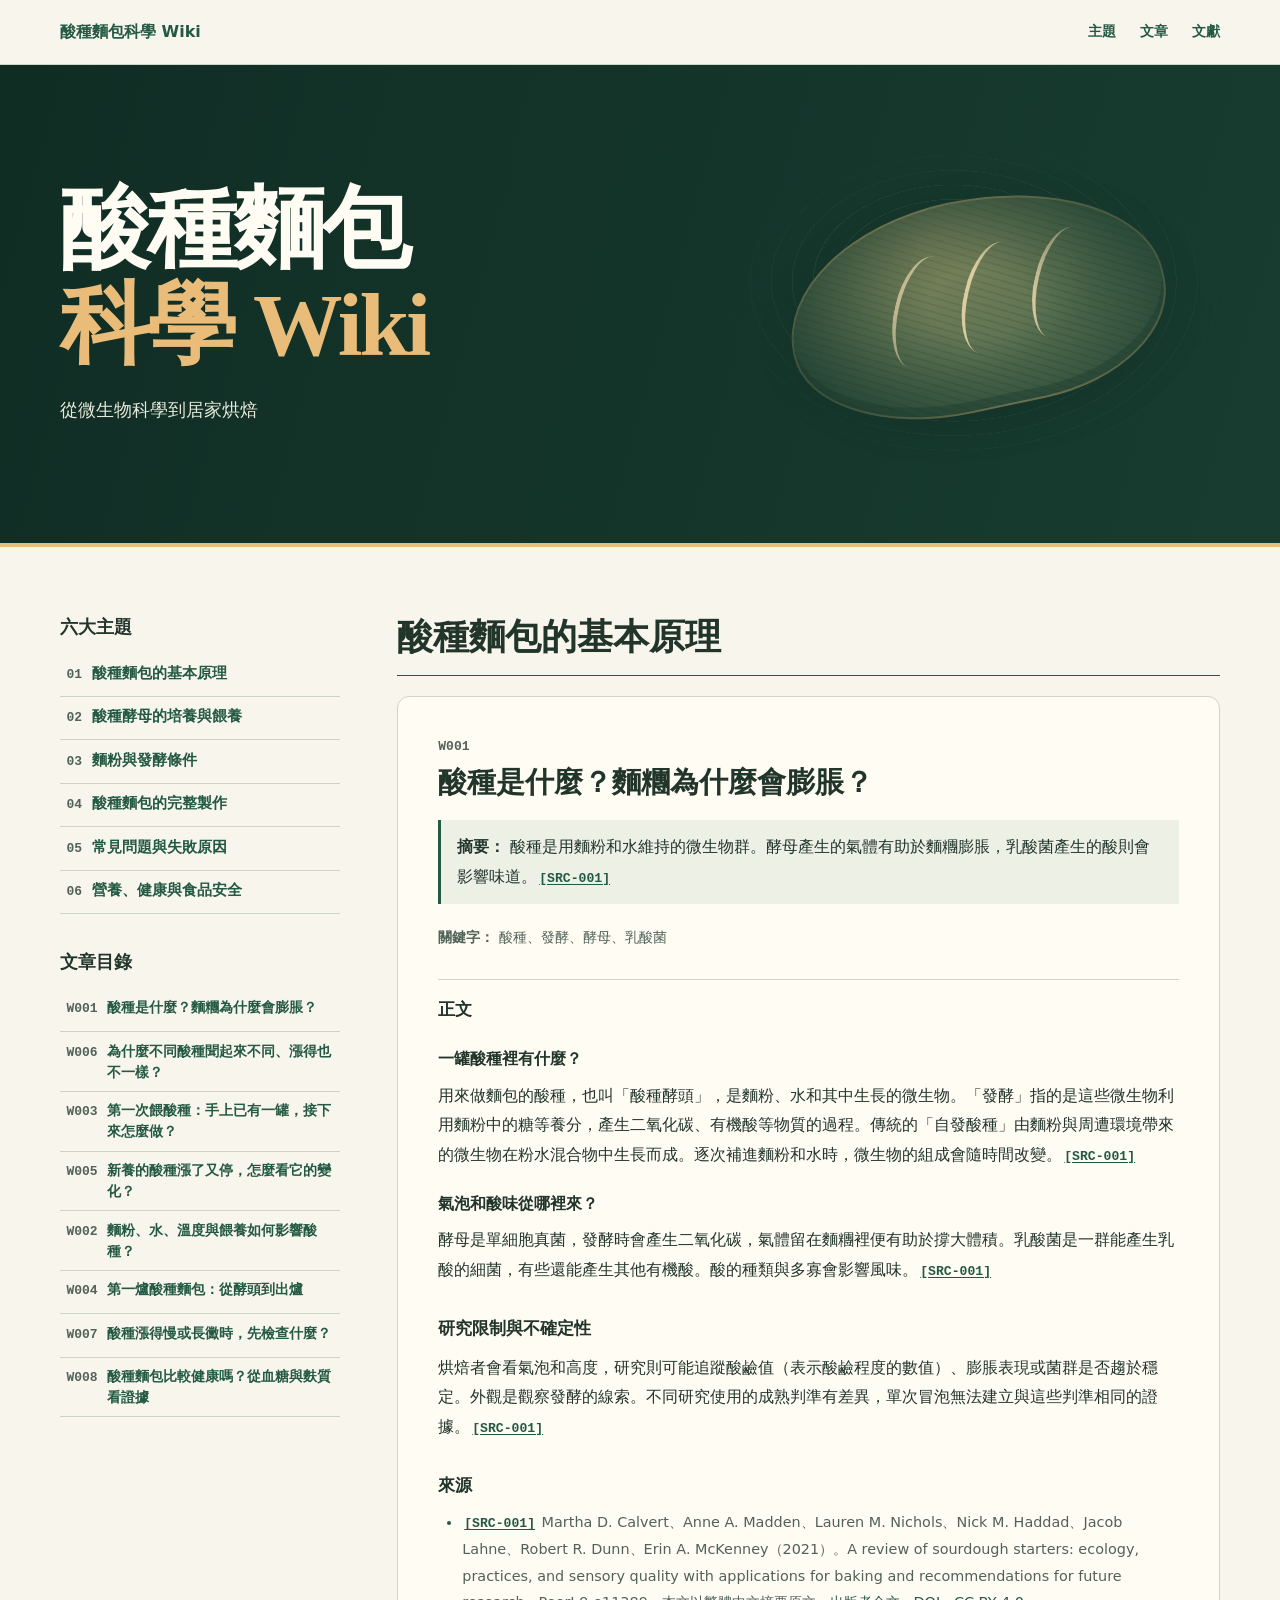
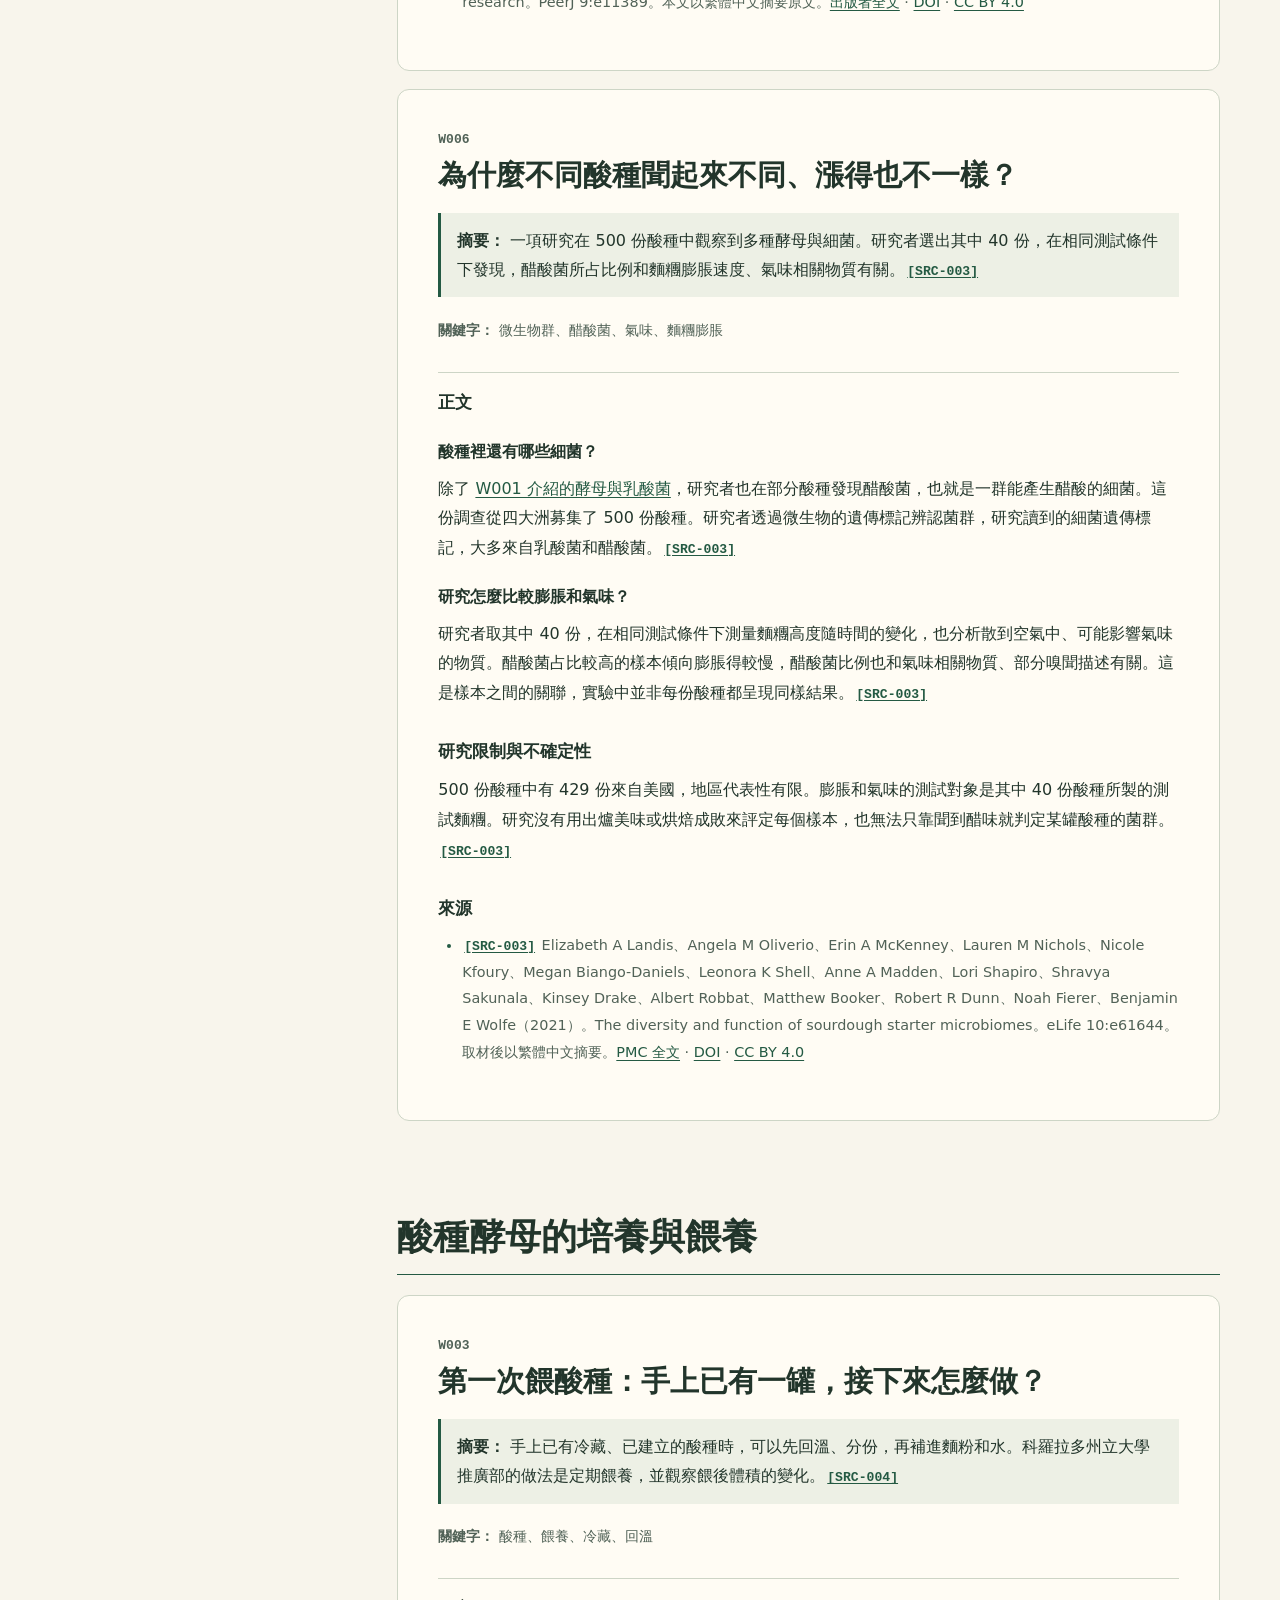
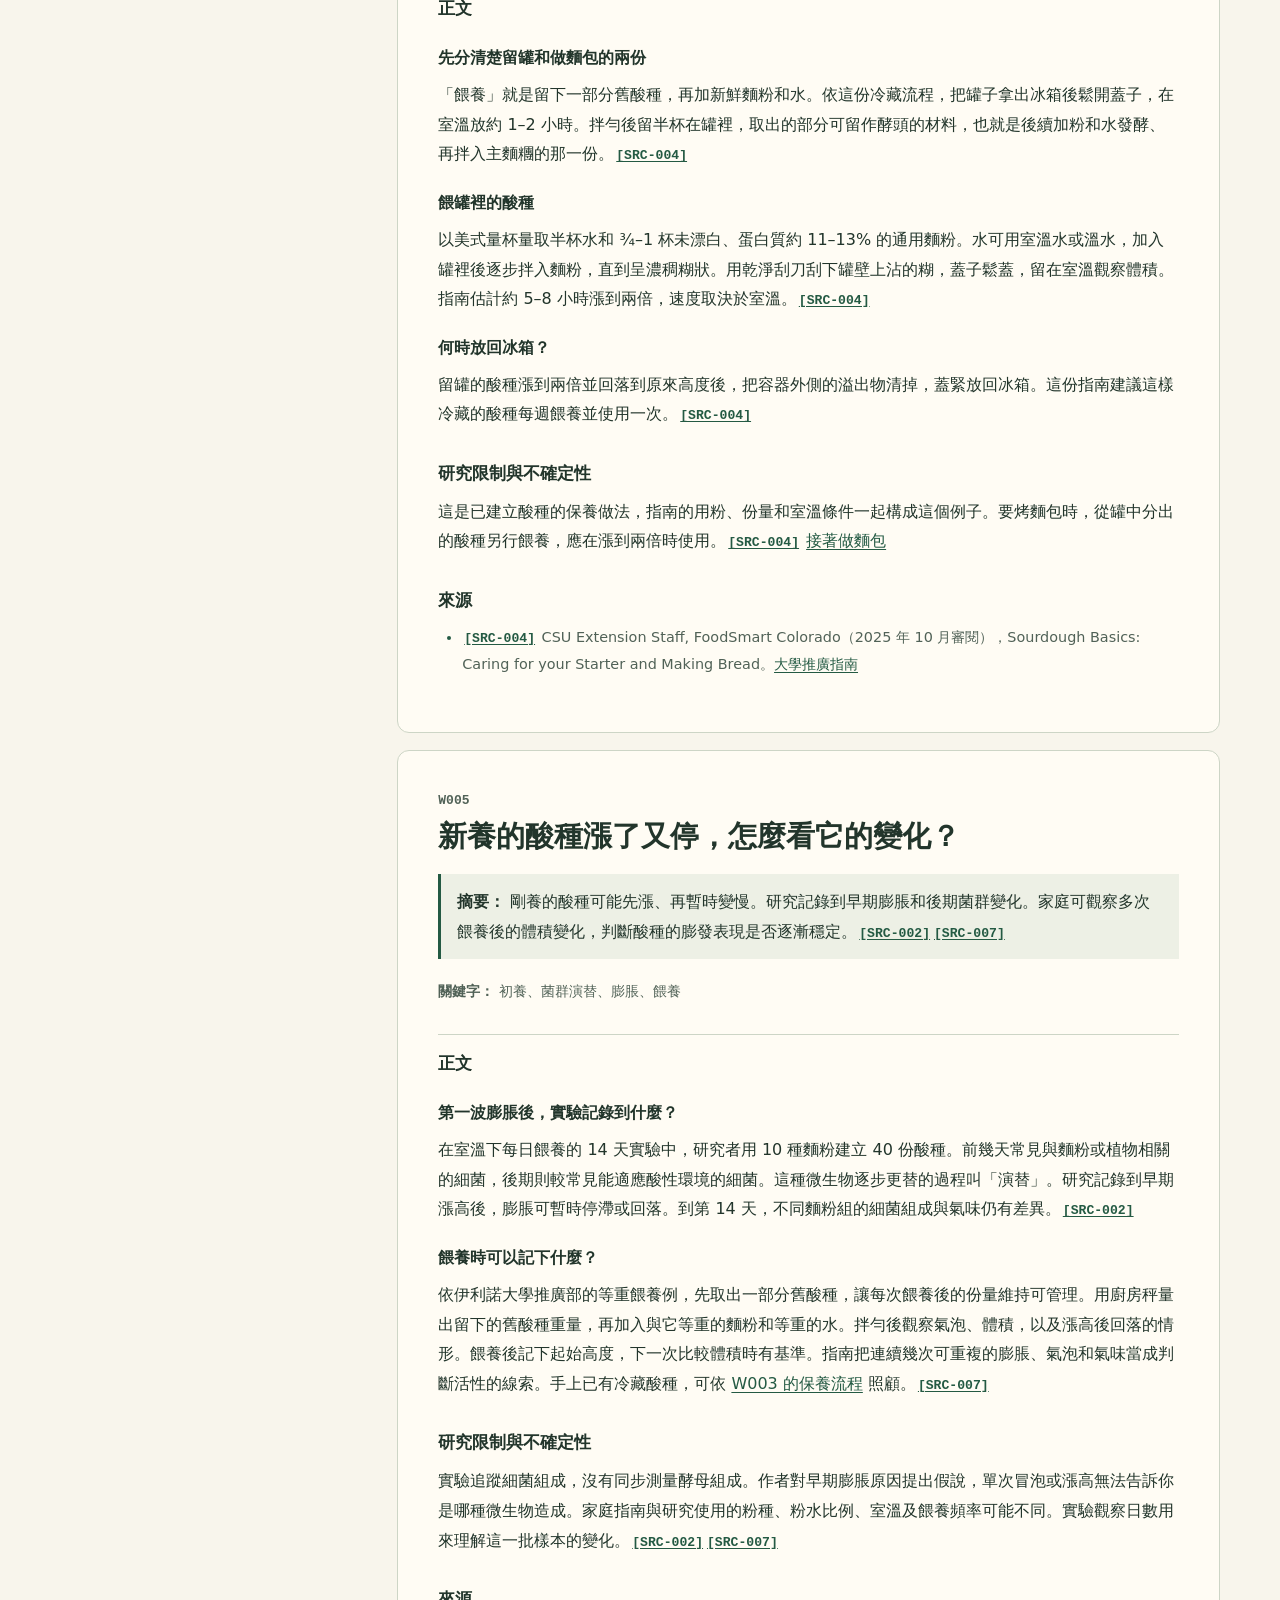
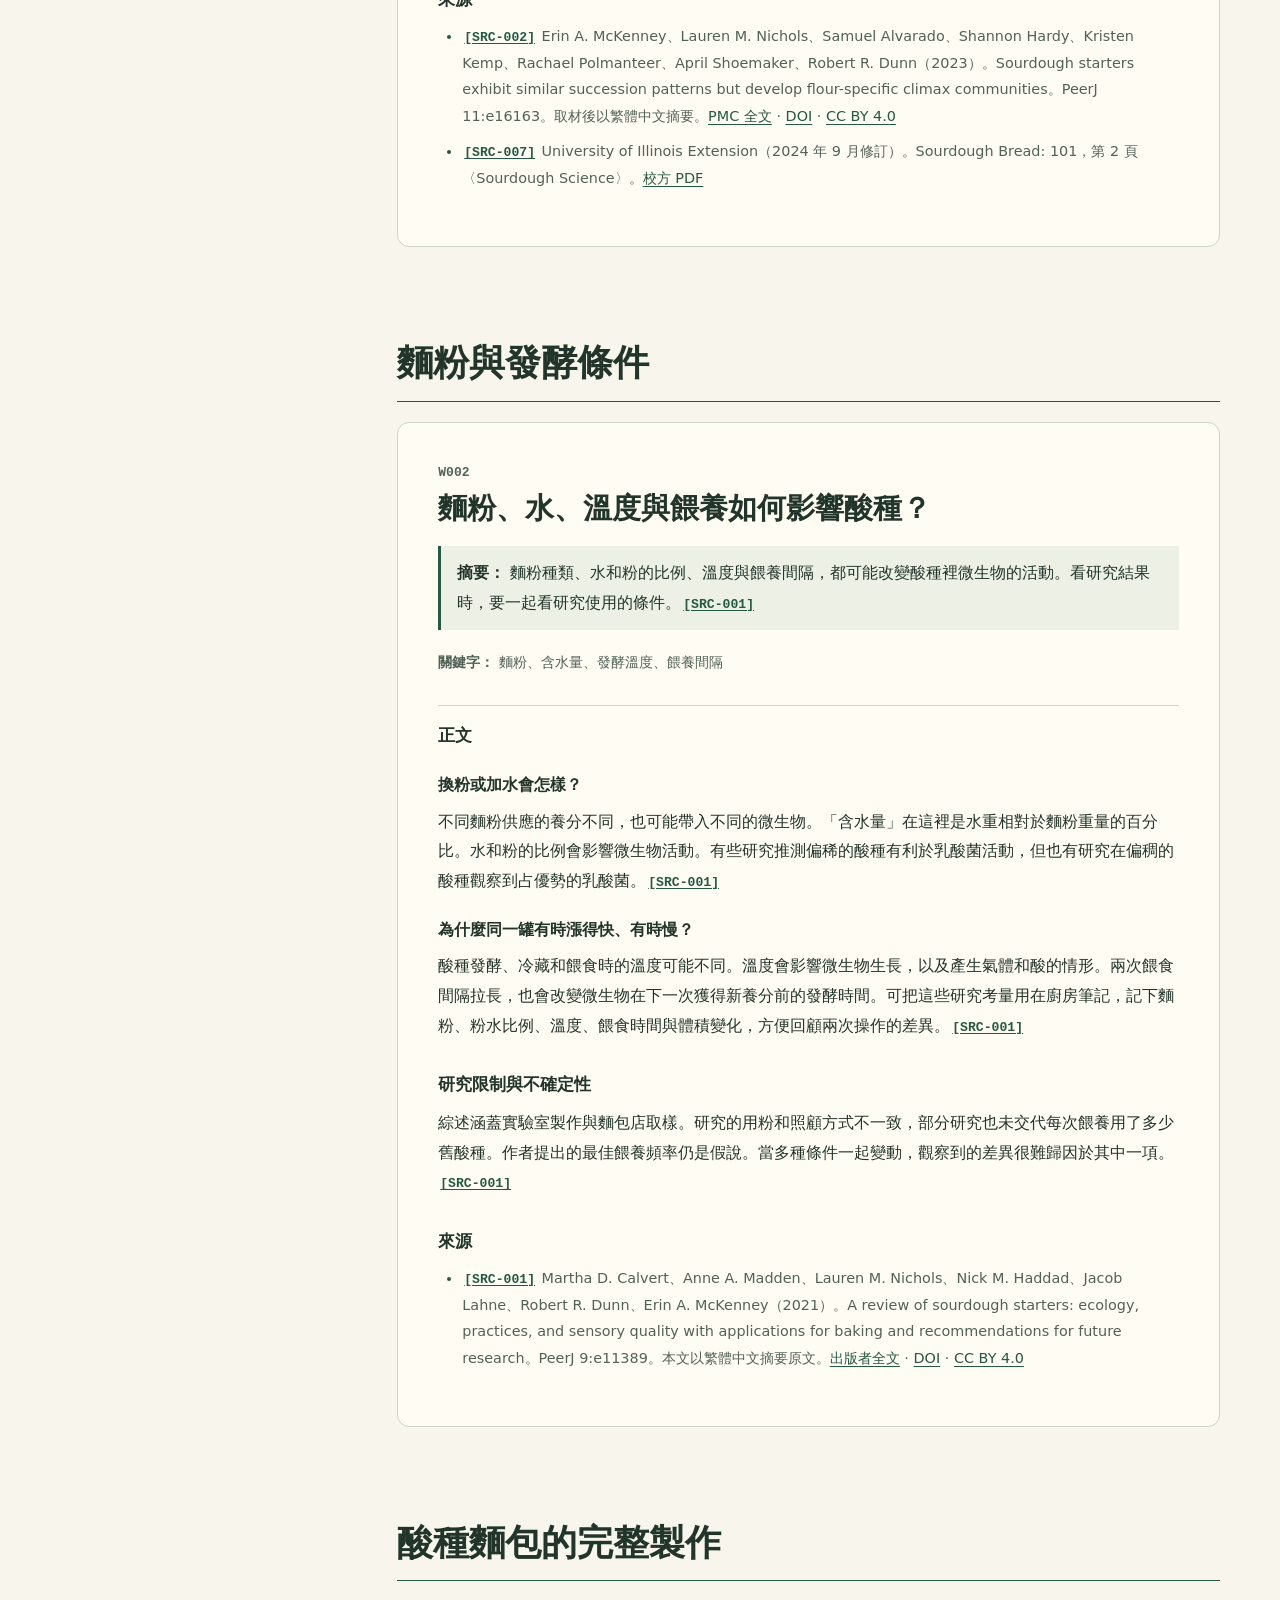
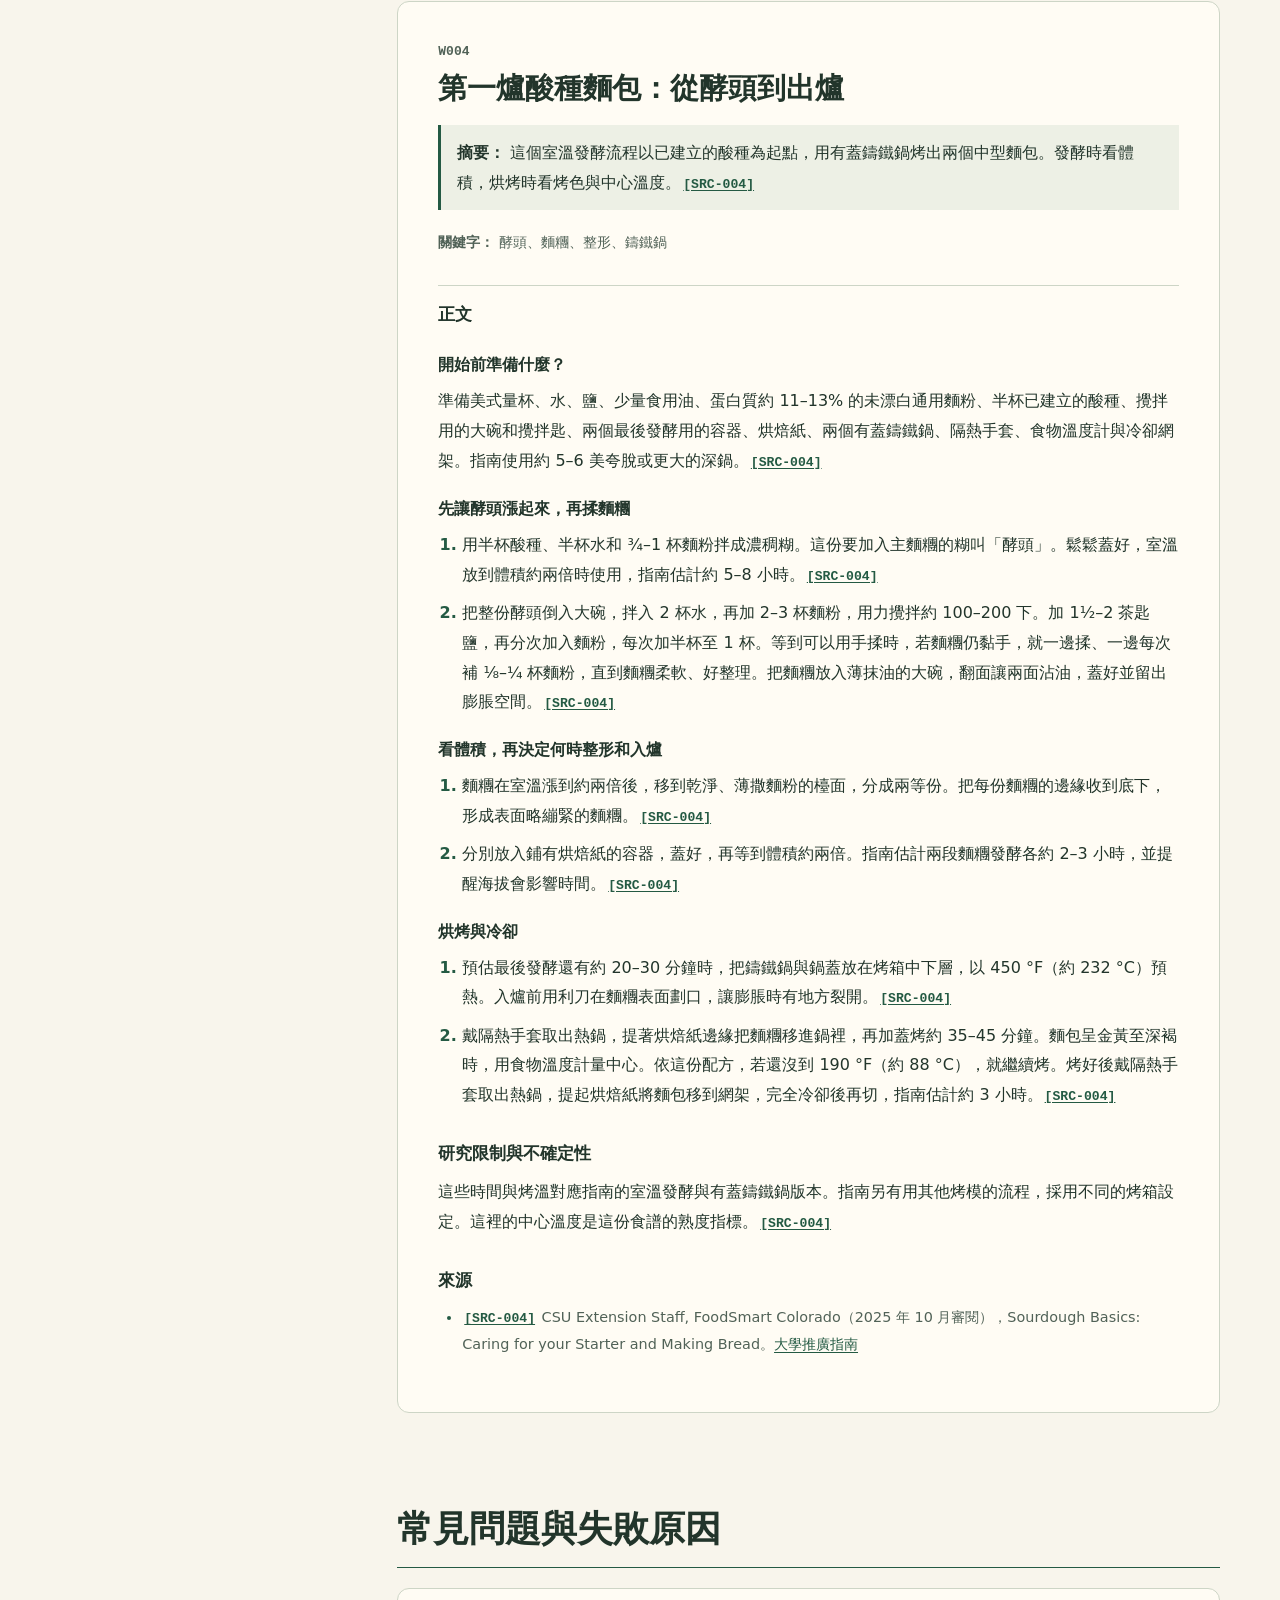
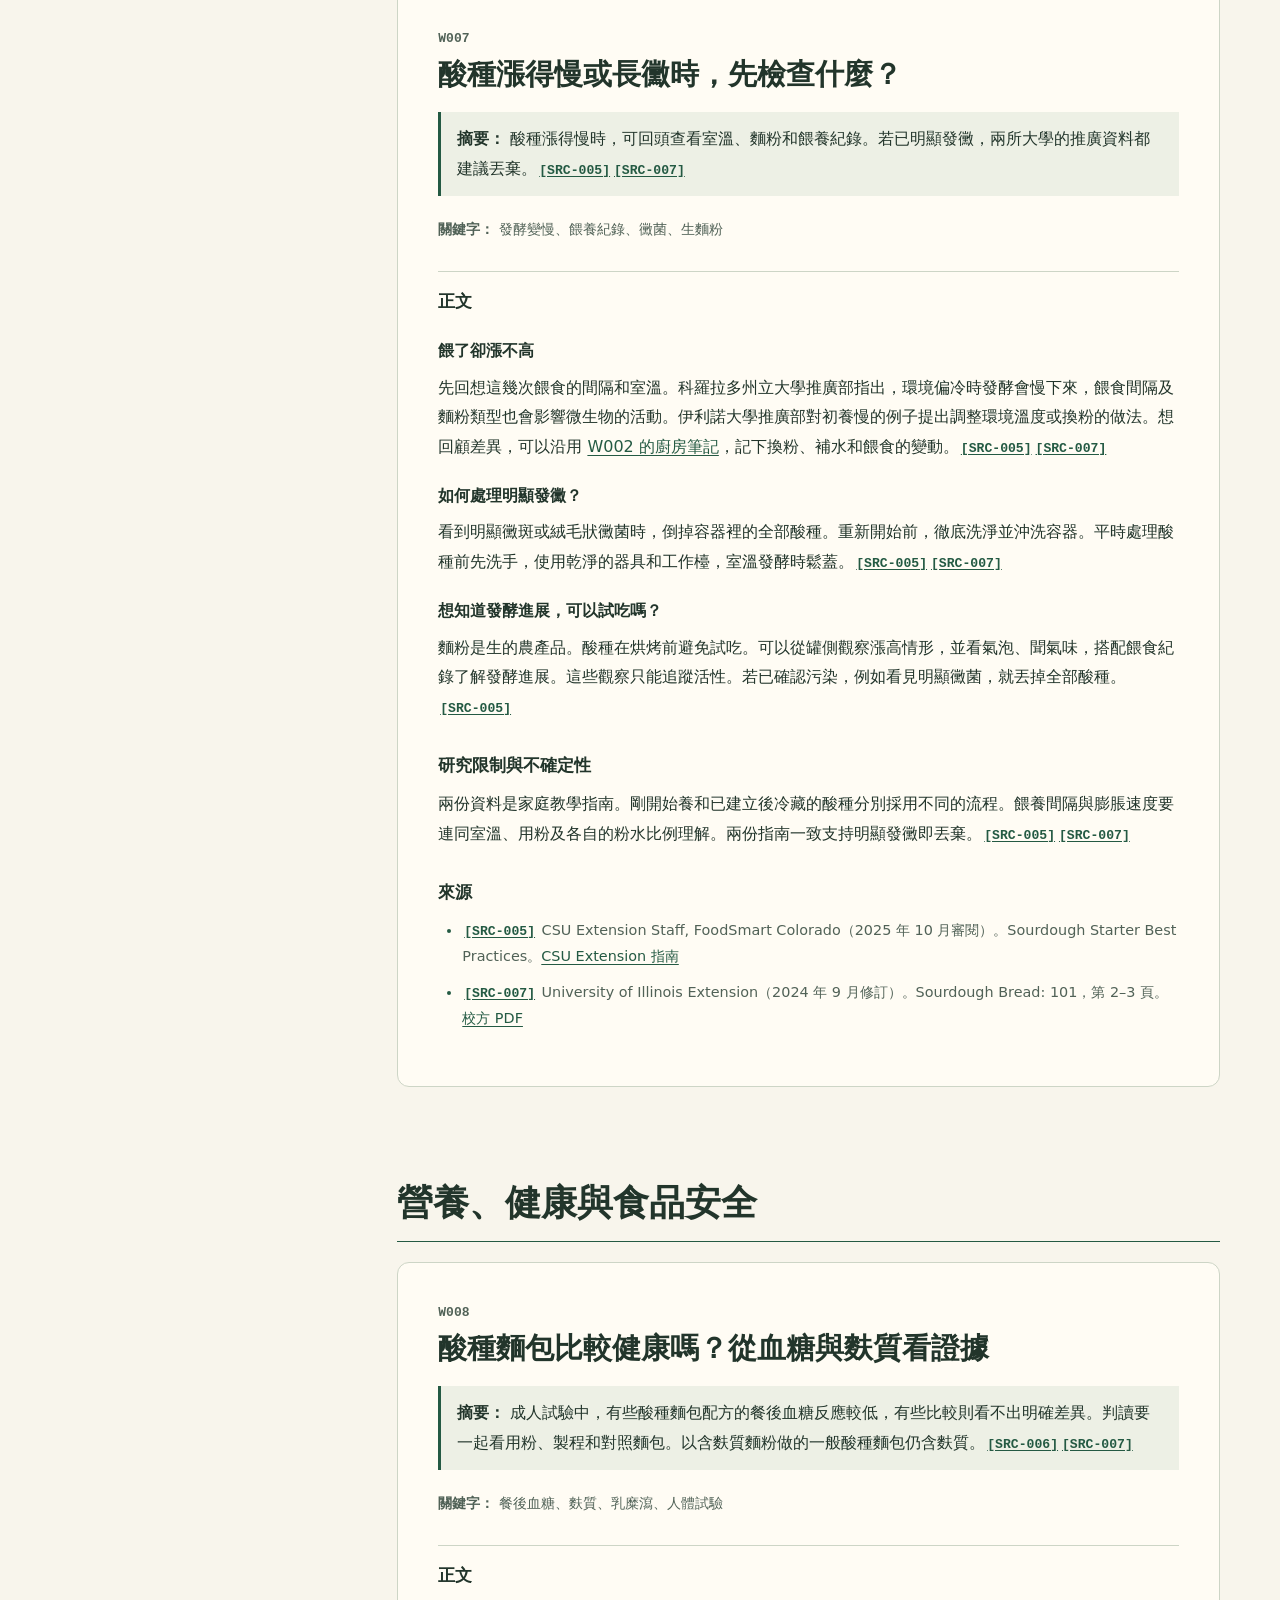
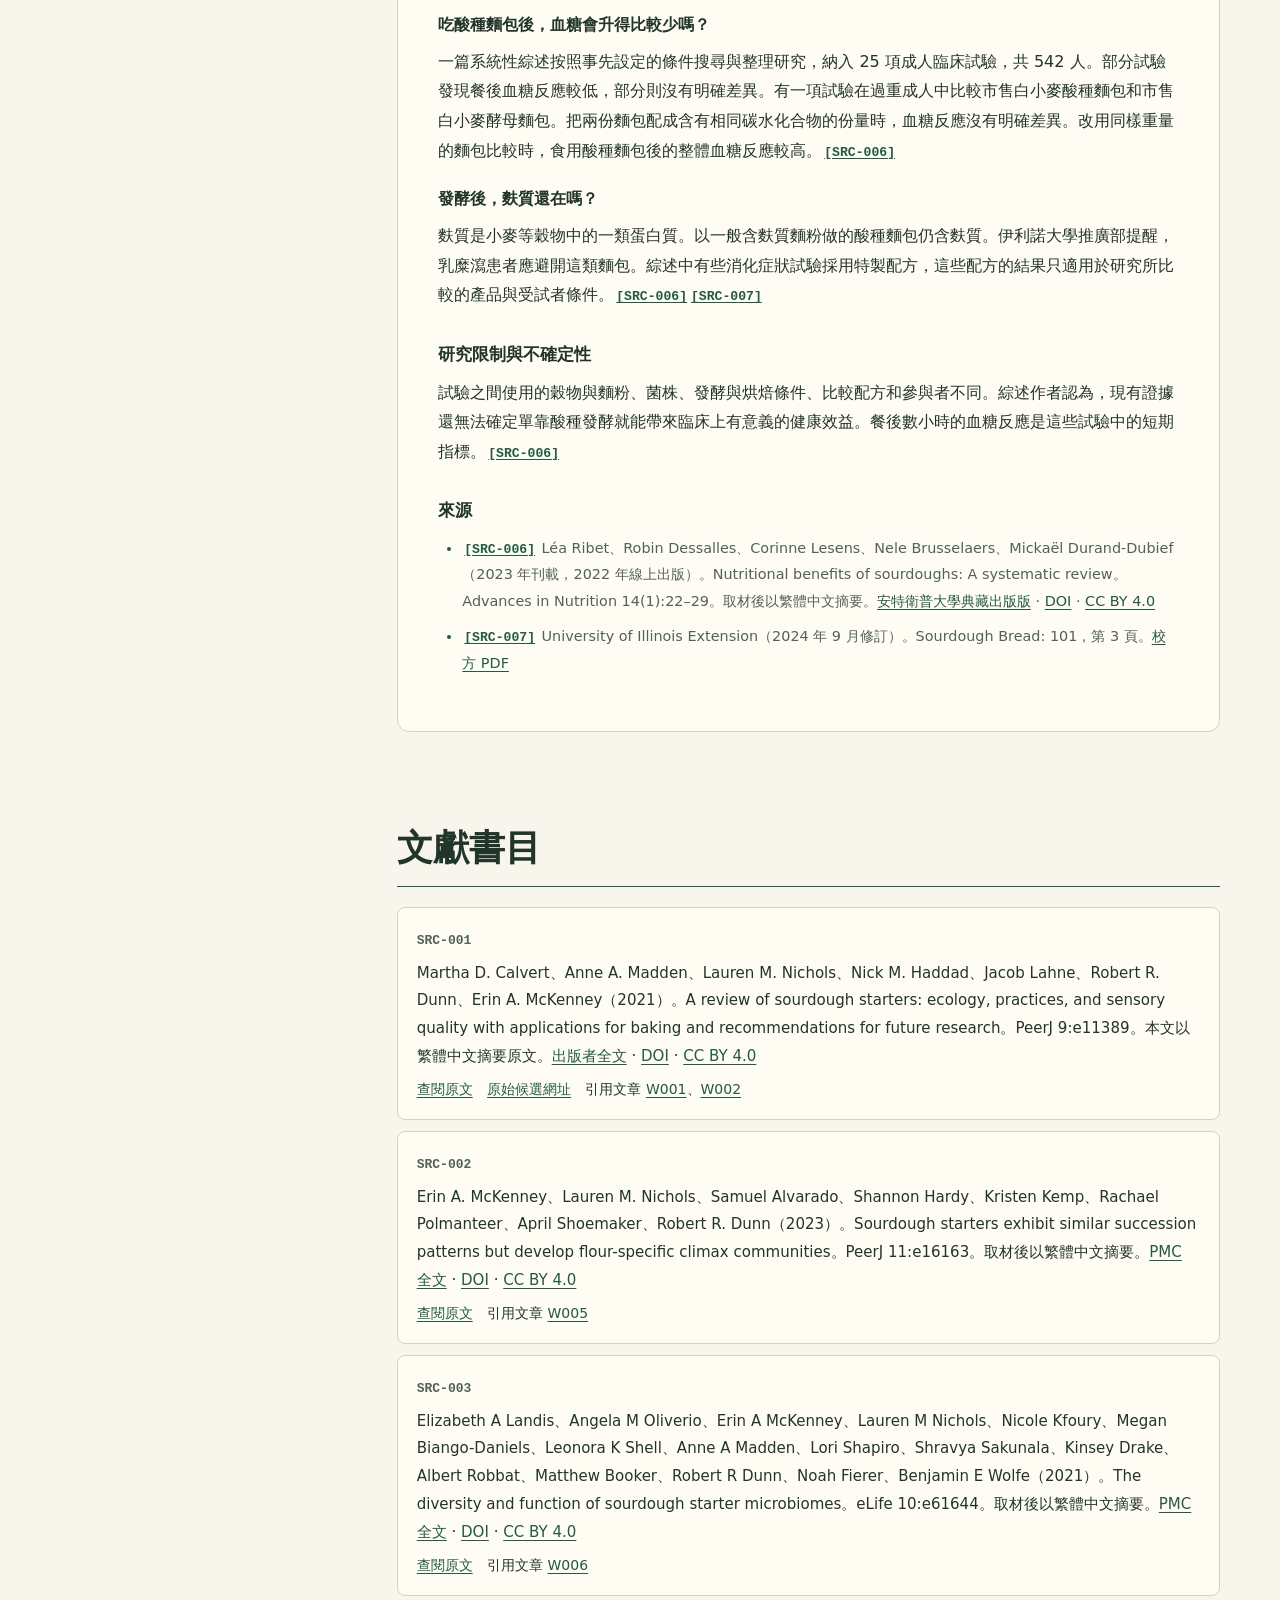
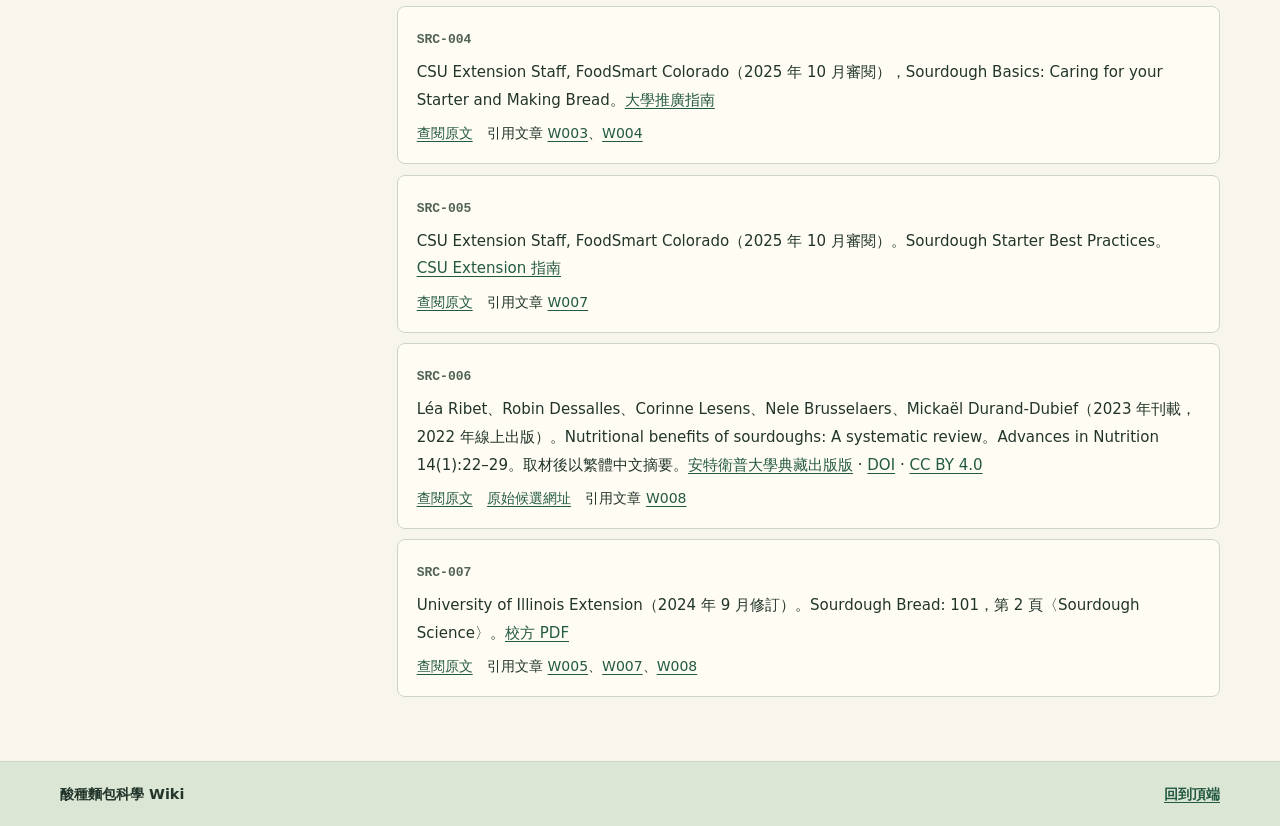
==== docs/index.html @ ec951746 "Add files via upload" ====
<!doctype html>
<html lang="zh-Hant-TW">
<head>
  <meta charset="utf-8">
  <meta name="viewport" content="width=device-width, initial-scale=1">
  <meta name="description" content="從微生物科學到居家烘焙的酸種麵包入門 Wiki。">
  <title>酸種麵包科學 Wiki</title>
  <link rel="icon" href="data:,">
  <link rel="stylesheet" href="./wiki.css">
  <script src="./wiki.js" defer></script>
</head>
<body>
  <a class="skip-link" href="#main">跳至主要內容</a>
  <div id="top" tabindex="-1"></div>
  <header class="site-header">
    <div class="frame">
      <a class="wordmark" href="#top">酸種麵包科學 Wiki</a>
      <nav aria-label="全站導覽">
        <a href="#topics">主題</a>
        <a href="#contents">文章</a>
        <a href="#references">文獻</a>
      </nav>
    </div>
  </header>
  <main id="main" tabindex="-1">
    <div class="hero">
      <div class="frame hero-inner">
        <div>
          <h1>酸種麵包<span>科學 Wiki</span></h1>
          <p>從微生物科學到居家烘焙</p>
        </div>
        <div class="hero-art" aria-hidden="true">
          <div class="loaf"><i></i><i></i><i></i></div>
        </div>
      </div>
    </div>
    <div class="frame reading-layout">
      <aside class="navigator" aria-label="閱讀導覽">
        <nav id="topics" aria-labelledby="topics-title" tabindex="-1">
          <h2 id="topics-title">六大主題</h2>
          <ul class="topic-links"><li><a href="#topic-1"><span aria-hidden="true">01</span>酸種麵包的基本原理</a></li><li><a href="#topic-2"><span aria-hidden="true">02</span>酸種酵母的培養與餵養</a></li><li><a href="#topic-3"><span aria-hidden="true">03</span>麵粉與發酵條件</a></li><li><a href="#topic-4"><span aria-hidden="true">04</span>酸種麵包的完整製作</a></li><li><a href="#topic-5"><span aria-hidden="true">05</span>常見問題與失敗原因</a></li><li><a href="#topic-6"><span aria-hidden="true">06</span>營養、健康與食品安全</a></li></ul>
        </nav>
        <nav id="contents" aria-labelledby="contents-title" tabindex="-1">
          <h2 id="contents-title">文章目錄</h2>
          <ul class="contents-links"><li><a href="#W001"><span>W001</span>酸種是什麼？麵糰為什麼會膨脹？</a></li><li><a href="#W006"><span>W006</span>為什麼不同酸種聞起來不同、漲得也不一樣？</a></li><li><a href="#W003"><span>W003</span>第一次餵酸種：手上已有一罐，接下來怎麼做？</a></li><li><a href="#W005"><span>W005</span>新養的酸種漲了又停，怎麼看它的變化？</a></li><li><a href="#W002"><span>W002</span>麵粉、水、溫度與餵養如何影響酸種？</a></li><li><a href="#W004"><span>W004</span>第一爐酸種麵包：從酵頭到出爐</a></li><li><a href="#W007"><span>W007</span>酸種漲得慢或長黴時，先檢查什麼？</a></li><li><a href="#W008"><span>W008</span>酸種麵包比較健康嗎？從血糖與麩質看證據</a></li></ul>
        </nav>
      </aside>
      <div class="reading">
        <section class="topic" id="topic-1" tabindex="-1">
<h2>酸種麵包的基本原理</h2>
<article id="W001" aria-labelledby="title-W001" tabindex="-1">
<div class="article-id">W001</div>
<h3 id="title-W001">酸種是什麼？麵糰為什麼會膨脹？</h3>
<p class="summary"><strong>摘要：</strong> 酸種是用麵粉和水維持的微生物群。酵母產生的氣體有助於麵糰膨脹，乳酸菌產生的酸則會影響味道。<a class="citation" href="#ref-SRC-001">[SRC-001]</a></p>
<p class="keywords"><strong>關鍵字：</strong> 酸種、發酵、酵母、乳酸菌</p>
<h4 class="body-heading">正文</h4>
<h5>一罐酸種裡有什麼？</h5>
<p>用來做麵包的酸種，也叫「酸種酵頭」，是麵粉、水和其中生長的微生物。「發酵」指的是這些微生物利用麵粉中的糖等養分，產生二氧化碳、有機酸等物質的過程。傳統的「自發酸種」由麵粉與周遭環境帶來的微生物在粉水混合物中生長而成。逐次補進麵粉和水時，微生物的組成會隨時間改變。<a class="citation" href="#ref-SRC-001">[SRC-001]</a></p>
<h5>氣泡和酸味從哪裡來？</h5>
<p>酵母是單細胞真菌，發酵時會產生二氧化碳，氣體留在麵糰裡便有助於撐大體積。乳酸菌是一群能產生乳酸的細菌，有些還能產生其他有機酸。酸的種類與多寡會影響風味。<a class="citation" href="#ref-SRC-001">[SRC-001]</a></p>
<h4>研究限制與不確定性</h4>
<p>烘焙者會看氣泡和高度，研究則可能追蹤酸鹼值（表示酸鹼程度的數值）、膨脹表現或菌群是否趨於穩定。外觀是觀察發酵的線索。不同研究使用的成熟判準有差異，單次冒泡無法建立與這些判準相同的證據。<a class="citation" href="#ref-SRC-001">[SRC-001]</a></p>
<h4>來源</h4>
<ul>
<li><a class="citation" href="#ref-SRC-001">[SRC-001]</a> Martha D. Calvert、Anne A. Madden、Lauren M. Nichols、Nick M. Haddad、Jacob Lahne、Robert R. Dunn、Erin A. McKenney（2021）。A review of sourdough starters: ecology, practices, and sensory quality with applications for baking and recommendations for future research。PeerJ 9:e11389。本文以繁體中文摘要原文。<a href="https://peerj.com/articles/11389.pdf">出版者全文</a> · <a href="https://doi.org/10.7717/peerj.11389">DOI</a> · <a href="https://creativecommons.org/licenses/by/4.0/">CC BY 4.0</a></li>
</ul>
</article>
<article id="W006" aria-labelledby="title-W006" tabindex="-1">
<div class="article-id">W006</div>
<h3 id="title-W006">為什麼不同酸種聞起來不同、漲得也不一樣？</h3>
<p class="summary"><strong>摘要：</strong> 一項研究在 500 份酸種中觀察到多種酵母與細菌。研究者選出其中 40 份，在相同測試條件下發現，醋酸菌所占比例和麵糰膨脹速度、氣味相關物質有關。<a class="citation" href="#ref-SRC-003">[SRC-003]</a></p>
<p class="keywords"><strong>關鍵字：</strong> 微生物群、醋酸菌、氣味、麵糰膨脹</p>
<h4 class="body-heading">正文</h4>
<h5>酸種裡還有哪些細菌？</h5>
<p>除了 <a href="#W001">W001 介紹的酵母與乳酸菌</a>，研究者也在部分酸種發現醋酸菌，也就是一群能產生醋酸的細菌。這份調查從四大洲募集了 500 份酸種。研究者透過微生物的遺傳標記辨認菌群，研究讀到的細菌遺傳標記，大多來自乳酸菌和醋酸菌。<a class="citation" href="#ref-SRC-003">[SRC-003]</a></p>
<h5>研究怎麼比較膨脹和氣味？</h5>
<p>研究者取其中 40 份，在相同測試條件下測量麵糰高度隨時間的變化，也分析散到空氣中、可能影響氣味的物質。醋酸菌占比較高的樣本傾向膨脹得較慢，醋酸菌比例也和氣味相關物質、部分嗅聞描述有關。這是樣本之間的關聯，實驗中並非每份酸種都呈現同樣結果。<a class="citation" href="#ref-SRC-003">[SRC-003]</a></p>
<h4>研究限制與不確定性</h4>
<p>500 份酸種中有 429 份來自美國，地區代表性有限。膨脹和氣味的測試對象是其中 40 份酸種所製的測試麵糰。研究沒有用出爐美味或烘焙成敗來評定每個樣本，也無法只靠聞到醋味就判定某罐酸種的菌群。<a class="citation" href="#ref-SRC-003">[SRC-003]</a></p>
<h4>來源</h4>
<ul>
<li><a class="citation" href="#ref-SRC-003">[SRC-003]</a> Elizabeth A Landis、Angela M Oliverio、Erin A McKenney、Lauren M Nichols、Nicole Kfoury、Megan Biango-Daniels、Leonora K Shell、Anne A Madden、Lori Shapiro、Shravya Sakunala、Kinsey Drake、Albert Robbat、Matthew Booker、Robert R Dunn、Noah Fierer、Benjamin E Wolfe（2021）。The diversity and function of sourdough starter microbiomes。eLife 10:e61644。取材後以繁體中文摘要。<a href="https://pmc.ncbi.nlm.nih.gov/articles/PMC7837699/">PMC 全文</a> · <a href="https://doi.org/10.7554/eLife.61644">DOI</a> · <a href="https://creativecommons.org/licenses/by/4.0/">CC BY 4.0</a></li>
</ul>
</article>
</section>
<section class="topic" id="topic-2" tabindex="-1">
<h2>酸種酵母的培養與餵養</h2>
<article id="W003" aria-labelledby="title-W003" tabindex="-1">
<div class="article-id">W003</div>
<h3 id="title-W003">第一次餵酸種：手上已有一罐，接下來怎麼做？</h3>
<p class="summary"><strong>摘要：</strong> 手上已有冷藏、已建立的酸種時，可以先回溫、分份，再補進麵粉和水。科羅拉多州立大學推廣部的做法是定期餵養，並觀察餵後體積的變化。<a class="citation" href="#ref-SRC-004">[SRC-004]</a></p>
<p class="keywords"><strong>關鍵字：</strong> 酸種、餵養、冷藏、回溫</p>
<h4 class="body-heading">正文</h4>
<h5>先分清楚留罐和做麵包的兩份</h5>
<p>「餵養」就是留下一部分舊酸種，再加新鮮麵粉和水。依這份冷藏流程，把罐子拿出冰箱後鬆開蓋子，在室溫放約 1–2 小時。拌勻後留半杯在罐裡，取出的部分可留作酵頭的材料，也就是後續加粉和水發酵、再拌入主麵糰的那一份。<a class="citation" href="#ref-SRC-004">[SRC-004]</a></p>
<h5>餵罐裡的酸種</h5>
<p>以美式量杯量取半杯水和 ¾–1 杯未漂白、蛋白質約 11–13% 的通用麵粉。水可用室溫水或溫水，加入罐裡後逐步拌入麵粉，直到呈濃稠糊狀。用乾淨刮刀刮下罐壁上沾的糊，蓋子鬆蓋，留在室溫觀察體積。指南估計約 5–8 小時漲到兩倍，速度取決於室溫。<a class="citation" href="#ref-SRC-004">[SRC-004]</a></p>
<h5>何時放回冰箱？</h5>
<p>留罐的酸種漲到兩倍並回落到原來高度後，把容器外側的溢出物清掉，蓋緊放回冰箱。這份指南建議這樣冷藏的酸種每週餵養並使用一次。<a class="citation" href="#ref-SRC-004">[SRC-004]</a></p>
<h4>研究限制與不確定性</h4>
<p>這是已建立酸種的保養做法，指南的用粉、份量和室溫條件一起構成這個例子。要烤麵包時，從罐中分出的酸種另行餵養，應在漲到兩倍時使用。<a class="citation" href="#ref-SRC-004">[SRC-004]</a> <a href="#W004">接著做麵包</a></p>
<h4>來源</h4>
<ul>
<li><a class="citation" href="#ref-SRC-004">[SRC-004]</a> CSU Extension Staff, FoodSmart Colorado（2025 年 10 月審閱），Sourdough Basics: Caring for your Starter and Making Bread。<a href="https://extension.colostate.edu/resource/sourdough-basics-caring-for-your-starter-and-making-bread/">大學推廣指南</a></li>
</ul>
</article>
<article id="W005" aria-labelledby="title-W005" tabindex="-1">
<div class="article-id">W005</div>
<h3 id="title-W005">新養的酸種漲了又停，怎麼看它的變化？</h3>
<p class="summary"><strong>摘要：</strong> 剛養的酸種可能先漲、再暫時變慢。研究記錄到早期膨脹和後期菌群變化。家庭可觀察多次餵養後的體積變化，判斷酸種的膨發表現是否逐漸穩定。<a class="citation" href="#ref-SRC-002">[SRC-002]</a><a class="citation" href="#ref-SRC-007">[SRC-007]</a></p>
<p class="keywords"><strong>關鍵字：</strong> 初養、菌群演替、膨脹、餵養</p>
<h4 class="body-heading">正文</h4>
<h5>第一波膨脹後，實驗記錄到什麼？</h5>
<p>在室溫下每日餵養的 14 天實驗中，研究者用 10 種麵粉建立 40 份酸種。前幾天常見與麵粉或植物相關的細菌，後期則較常見能適應酸性環境的細菌。這種微生物逐步更替的過程叫「演替」。研究記錄到早期漲高後，膨脹可暫時停滯或回落。到第 14 天，不同麵粉組的細菌組成與氣味仍有差異。<a class="citation" href="#ref-SRC-002">[SRC-002]</a></p>
<h5>餵養時可以記下什麼？</h5>
<p>依伊利諾大學推廣部的等重餵養例，先取出一部分舊酸種，讓每次餵養後的份量維持可管理。用廚房秤量出留下的舊酸種重量，再加入與它等重的麵粉和等重的水。拌勻後觀察氣泡、體積，以及漲高後回落的情形。餵養後記下起始高度，下一次比較體積時有基準。指南把連續幾次可重複的膨脹、氣泡和氣味當成判斷活性的線索。手上已有冷藏酸種，可依 <a href="#W003">W003 的保養流程</a> 照顧。<a class="citation" href="#ref-SRC-007">[SRC-007]</a></p>
<h4>研究限制與不確定性</h4>
<p>實驗追蹤細菌組成，沒有同步測量酵母組成。作者對早期膨脹原因提出假說，單次冒泡或漲高無法告訴你是哪種微生物造成。家庭指南與研究使用的粉種、粉水比例、室溫及餵養頻率可能不同。實驗觀察日數用來理解這一批樣本的變化。<a class="citation" href="#ref-SRC-002">[SRC-002]</a><a class="citation" href="#ref-SRC-007">[SRC-007]</a></p>
<h4>來源</h4>
<ul>
<li><a class="citation" href="#ref-SRC-002">[SRC-002]</a> Erin A. McKenney、Lauren M. Nichols、Samuel Alvarado、Shannon Hardy、Kristen Kemp、Rachael Polmanteer、April Shoemaker、Robert R. Dunn（2023）。Sourdough starters exhibit similar succession patterns but develop flour-specific climax communities。PeerJ 11:e16163。取材後以繁體中文摘要。<a href="https://pmc.ncbi.nlm.nih.gov/articles/PMC10559884/">PMC 全文</a> · <a href="https://doi.org/10.7717/peerj.16163">DOI</a> · <a href="https://creativecommons.org/licenses/by/4.0/">CC BY 4.0</a></li>
<li><a class="citation" href="#ref-SRC-007">[SRC-007]</a> University of Illinois Extension（2024 年 9 月修訂）。Sourdough Bread: 101，第 2 頁〈Sourdough Science〉。<a href="https://extension.illinois.edu/sites/default/files/2024-11/sourdough_101_final.pdf">校方 PDF</a></li>
</ul>
</article>
</section>
<section class="topic" id="topic-3" tabindex="-1">
<h2>麵粉與發酵條件</h2>
<article id="W002" aria-labelledby="title-W002" tabindex="-1">
<div class="article-id">W002</div>
<h3 id="title-W002">麵粉、水、溫度與餵養如何影響酸種？</h3>
<p class="summary"><strong>摘要：</strong> 麵粉種類、水和粉的比例、溫度與餵養間隔，都可能改變酸種裡微生物的活動。看研究結果時，要一起看研究使用的條件。<a class="citation" href="#ref-SRC-001">[SRC-001]</a></p>
<p class="keywords"><strong>關鍵字：</strong> 麵粉、含水量、發酵溫度、餵養間隔</p>
<h4 class="body-heading">正文</h4>
<h5>換粉或加水會怎樣？</h5>
<p>不同麵粉供應的養分不同，也可能帶入不同的微生物。「含水量」在這裡是水重相對於麵粉重量的百分比。水和粉的比例會影響微生物活動。有些研究推測偏稀的酸種有利於乳酸菌活動，但也有研究在偏稠的酸種觀察到占優勢的乳酸菌。<a class="citation" href="#ref-SRC-001">[SRC-001]</a></p>
<h5>為什麼同一罐有時漲得快、有時慢？</h5>
<p>酸種發酵、冷藏和餵食時的溫度可能不同。溫度會影響微生物生長，以及產生氣體和酸的情形。兩次餵食間隔拉長，也會改變微生物在下一次獲得新養分前的發酵時間。可把這些研究考量用在廚房筆記，記下麵粉、粉水比例、溫度、餵食時間與體積變化，方便回顧兩次操作的差異。<a class="citation" href="#ref-SRC-001">[SRC-001]</a></p>
<h4>研究限制與不確定性</h4>
<p>綜述涵蓋實驗室製作與麵包店取樣。研究的用粉和照顧方式不一致，部分研究也未交代每次餵養用了多少舊酸種。作者提出的最佳餵養頻率仍是假說。當多種條件一起變動，觀察到的差異很難歸因於其中一項。<a class="citation" href="#ref-SRC-001">[SRC-001]</a></p>
<h4>來源</h4>
<ul>
<li><a class="citation" href="#ref-SRC-001">[SRC-001]</a> Martha D. Calvert、Anne A. Madden、Lauren M. Nichols、Nick M. Haddad、Jacob Lahne、Robert R. Dunn、Erin A. McKenney（2021）。A review of sourdough starters: ecology, practices, and sensory quality with applications for baking and recommendations for future research。PeerJ 9:e11389。本文以繁體中文摘要原文。<a href="https://peerj.com/articles/11389.pdf">出版者全文</a> · <a href="https://doi.org/10.7717/peerj.11389">DOI</a> · <a href="https://creativecommons.org/licenses/by/4.0/">CC BY 4.0</a></li>
</ul>
</article>
</section>
<section class="topic" id="topic-4" tabindex="-1">
<h2>酸種麵包的完整製作</h2>
<article id="W004" aria-labelledby="title-W004" tabindex="-1">
<div class="article-id">W004</div>
<h3 id="title-W004">第一爐酸種麵包：從酵頭到出爐</h3>
<p class="summary"><strong>摘要：</strong> 這個室溫發酵流程以已建立的酸種為起點，用有蓋鑄鐵鍋烤出兩個中型麵包。發酵時看體積，烘烤時看烤色與中心溫度。<a class="citation" href="#ref-SRC-004">[SRC-004]</a></p>
<p class="keywords"><strong>關鍵字：</strong> 酵頭、麵糰、整形、鑄鐵鍋</p>
<h4 class="body-heading">正文</h4>
<h5>開始前準備什麼？</h5>
<p>準備美式量杯、水、鹽、少量食用油、蛋白質約 11–13% 的未漂白通用麵粉、半杯已建立的酸種、攪拌用的大碗和攪拌匙、兩個最後發酵用的容器、烘焙紙、兩個有蓋鑄鐵鍋、隔熱手套、食物溫度計與冷卻網架。指南使用約 5–6 美夸脫或更大的深鍋。<a class="citation" href="#ref-SRC-004">[SRC-004]</a></p>
<h5>先讓酵頭漲起來，再揉麵糰</h5>
<ol>
<li>用半杯酸種、半杯水和 ¾–1 杯麵粉拌成濃稠糊。這份要加入主麵糰的糊叫「酵頭」。鬆鬆蓋好，室溫放到體積約兩倍時使用，指南估計約 5–8 小時。<a class="citation" href="#ref-SRC-004">[SRC-004]</a></li>
<li>把整份酵頭倒入大碗，拌入 2 杯水，再加 2–3 杯麵粉，用力攪拌約 100–200 下。加 1½–2 茶匙鹽，再分次加入麵粉，每次加半杯至 1 杯。等到可以用手揉時，若麵糰仍黏手，就一邊揉、一邊每次補 ⅛–¼ 杯麵粉，直到麵糰柔軟、好整理。把麵糰放入薄抹油的大碗，翻面讓兩面沾油，蓋好並留出膨脹空間。<a class="citation" href="#ref-SRC-004">[SRC-004]</a></li>
</ol>
<h5>看體積，再決定何時整形和入爐</h5>
<ol>
<li>麵糰在室溫漲到約兩倍後，移到乾淨、薄撒麵粉的檯面，分成兩等份。把每份麵糰的邊緣收到底下，形成表面略繃緊的麵糰。<a class="citation" href="#ref-SRC-004">[SRC-004]</a></li>
<li>分別放入鋪有烘焙紙的容器，蓋好，再等到體積約兩倍。指南估計兩段麵糰發酵各約 2–3 小時，並提醒海拔會影響時間。<a class="citation" href="#ref-SRC-004">[SRC-004]</a></li>
</ol>
<h5>烘烤與冷卻</h5>
<ol>
<li>預估最後發酵還有約 20–30 分鐘時，把鑄鐵鍋與鍋蓋放在烤箱中下層，以 450 °F（約 232 °C）預熱。入爐前用利刀在麵糰表面劃口，讓膨脹時有地方裂開。<a class="citation" href="#ref-SRC-004">[SRC-004]</a></li>
<li>戴隔熱手套取出熱鍋，提著烘焙紙邊緣把麵糰移進鍋裡，再加蓋烤約 35–45 分鐘。麵包呈金黃至深褐時，用食物溫度計量中心。依這份配方，若還沒到 190 °F（約 88 °C），就繼續烤。烤好後戴隔熱手套取出熱鍋，提起烘焙紙將麵包移到網架，完全冷卻後再切，指南估計約 3 小時。<a class="citation" href="#ref-SRC-004">[SRC-004]</a></li>
</ol>
<h4>研究限制與不確定性</h4>
<p>這些時間與烤溫對應指南的室溫發酵與有蓋鑄鐵鍋版本。指南另有用其他烤模的流程，採用不同的烤箱設定。這裡的中心溫度是這份食譜的熟度指標。<a class="citation" href="#ref-SRC-004">[SRC-004]</a></p>
<h4>來源</h4>
<ul>
<li><a class="citation" href="#ref-SRC-004">[SRC-004]</a> CSU Extension Staff, FoodSmart Colorado（2025 年 10 月審閱），Sourdough Basics: Caring for your Starter and Making Bread。<a href="https://extension.colostate.edu/resource/sourdough-basics-caring-for-your-starter-and-making-bread/">大學推廣指南</a></li>
</ul>
</article>
</section>
<section class="topic" id="topic-5" tabindex="-1">
<h2>常見問題與失敗原因</h2>
<article id="W007" aria-labelledby="title-W007" tabindex="-1">
<div class="article-id">W007</div>
<h3 id="title-W007">酸種漲得慢或長黴時，先檢查什麼？</h3>
<p class="summary"><strong>摘要：</strong> 酸種漲得慢時，可回頭查看室溫、麵粉和餵養紀錄。若已明顯發黴，兩所大學的推廣資料都建議丟棄。<a class="citation" href="#ref-SRC-005">[SRC-005]</a><a class="citation" href="#ref-SRC-007">[SRC-007]</a></p>
<p class="keywords"><strong>關鍵字：</strong> 發酵變慢、餵養紀錄、黴菌、生麵粉</p>
<h4 class="body-heading">正文</h4>
<h5>餵了卻漲不高</h5>
<p>先回想這幾次餵食的間隔和室溫。科羅拉多州立大學推廣部指出，環境偏冷時發酵會慢下來，餵食間隔及麵粉類型也會影響微生物的活動。伊利諾大學推廣部對初養慢的例子提出調整環境溫度或換粉的做法。想回顧差異，可以沿用 <a href="#W002">W002 的廚房筆記</a>，記下換粉、補水和餵食的變動。<a class="citation" href="#ref-SRC-005">[SRC-005]</a><a class="citation" href="#ref-SRC-007">[SRC-007]</a></p>
<h5>如何處理明顯發黴？</h5>
<p>看到明顯黴斑或絨毛狀黴菌時，倒掉容器裡的全部酸種。重新開始前，徹底洗淨並沖洗容器。平時處理酸種前先洗手，使用乾淨的器具和工作檯，室溫發酵時鬆蓋。<a class="citation" href="#ref-SRC-005">[SRC-005]</a><a class="citation" href="#ref-SRC-007">[SRC-007]</a></p>
<h5>想知道發酵進展，可以試吃嗎？</h5>
<p>麵粉是生的農產品。酸種在烘烤前避免試吃。可以從罐側觀察漲高情形，並看氣泡、聞氣味，搭配餵食紀錄了解發酵進展。這些觀察只能追蹤活性。若已確認污染，例如看見明顯黴菌，就丟掉全部酸種。<a class="citation" href="#ref-SRC-005">[SRC-005]</a></p>
<h4>研究限制與不確定性</h4>
<p>兩份資料是家庭教學指南。剛開始養和已建立後冷藏的酸種分別採用不同的流程。餵養間隔與膨脹速度要連同室溫、用粉及各自的粉水比例理解。兩份指南一致支持明顯發黴即丟棄。<a class="citation" href="#ref-SRC-005">[SRC-005]</a><a class="citation" href="#ref-SRC-007">[SRC-007]</a></p>
<h4>來源</h4>
<ul>
<li><a class="citation" href="#ref-SRC-005">[SRC-005]</a> CSU Extension Staff, FoodSmart Colorado（2025 年 10 月審閱）。Sourdough Starter Best Practices。<a href="https://extension.colostate.edu/resource/sourdough-starter-best-practices/">CSU Extension 指南</a></li>
<li><a class="citation" href="#ref-SRC-007">[SRC-007]</a> University of Illinois Extension（2024 年 9 月修訂）。Sourdough Bread: 101，第 2–3 頁。<a href="https://extension.illinois.edu/sites/default/files/2024-11/sourdough_101_final.pdf">校方 PDF</a></li>
</ul>
</article>
</section>
<section class="topic" id="topic-6" tabindex="-1">
<h2>營養、健康與食品安全</h2>
<article id="W008" aria-labelledby="title-W008" tabindex="-1">
<div class="article-id">W008</div>
<h3 id="title-W008">酸種麵包比較健康嗎？從血糖與麩質看證據</h3>
<p class="summary"><strong>摘要：</strong> 成人試驗中，有些酸種麵包配方的餐後血糖反應較低，有些比較則看不出明確差異。判讀要一起看用粉、製程和對照麵包。以含麩質麵粉做的一般酸種麵包仍含麩質。<a class="citation" href="#ref-SRC-006">[SRC-006]</a><a class="citation" href="#ref-SRC-007">[SRC-007]</a></p>
<p class="keywords"><strong>關鍵字：</strong> 餐後血糖、麩質、乳糜瀉、人體試驗</p>
<h4 class="body-heading">正文</h4>
<h5>吃酸種麵包後，血糖會升得比較少嗎？</h5>
<p>一篇系統性綜述按照事先設定的條件搜尋與整理研究，納入 25 項成人臨床試驗，共 542 人。部分試驗發現餐後血糖反應較低，部分則沒有明確差異。有一項試驗在過重成人中比較市售白小麥酸種麵包和市售白小麥酵母麵包。把兩份麵包配成含有相同碳水化合物的份量時，血糖反應沒有明確差異。改用同樣重量的麵包比較時，食用酸種麵包後的整體血糖反應較高。<a class="citation" href="#ref-SRC-006">[SRC-006]</a></p>
<h5>發酵後，麩質還在嗎？</h5>
<p>麩質是小麥等穀物中的一類蛋白質。以一般含麩質麵粉做的酸種麵包仍含麩質。伊利諾大學推廣部提醒，乳糜瀉患者應避開這類麵包。綜述中有些消化症狀試驗採用特製配方，這些配方的結果只適用於研究所比較的產品與受試者條件。<a class="citation" href="#ref-SRC-006">[SRC-006]</a><a class="citation" href="#ref-SRC-007">[SRC-007]</a></p>
<h4>研究限制與不確定性</h4>
<p>試驗之間使用的穀物與麵粉、菌株、發酵與烘焙條件、比較配方和參與者不同。綜述作者認為，現有證據還無法確定單靠酸種發酵就能帶來臨床上有意義的健康效益。餐後數小時的血糖反應是這些試驗中的短期指標。<a class="citation" href="#ref-SRC-006">[SRC-006]</a></p>
<h4>來源</h4>
<ul>
<li><a class="citation" href="#ref-SRC-006">[SRC-006]</a> Léa Ribet、Robin Dessalles、Corinne Lesens、Nele Brusselaers、Mickaël Durand-Dubief（2023 年刊載，2022 年線上出版）。Nutritional benefits of sourdoughs: A systematic review。Advances in Nutrition 14(1):22–29。取材後以繁體中文摘要。<a href="https://repository.uantwerpen.be/docman/irua/8bb026/196750.pdf">安特衛普大學典藏出版版</a> · <a href="https://doi.org/10.1016/j.advnut.2022.10.003">DOI</a> · <a href="https://creativecommons.org/licenses/by/4.0/">CC BY 4.0</a></li>
<li><a class="citation" href="#ref-SRC-007">[SRC-007]</a> University of Illinois Extension（2024 年 9 月修訂）。Sourdough Bread: 101，第 3 頁。<a href="https://extension.illinois.edu/sites/default/files/2024-11/sourdough_101_final.pdf">校方 PDF</a></li>
</ul>
</article>
</section>
        <section class="references" id="references" tabindex="-1">
          <h2>文獻書目</h2>
          <ul><li id="ref-SRC-001" tabindex="-1"><strong class="source-id">SRC-001</strong><p class="bibliography">Martha D. Calvert、Anne A. Madden、Lauren M. Nichols、Nick M. Haddad、Jacob Lahne、Robert R. Dunn、Erin A. McKenney（2021）。A review of sourdough starters: ecology, practices, and sensory quality with applications for baking and recommendations for future research。PeerJ 9:e11389。本文以繁體中文摘要原文。<a href="https://peerj.com/articles/11389.pdf">出版者全文</a> · <a href="https://doi.org/10.7717/peerj.11389">DOI</a> · <a href="https://creativecommons.org/licenses/by/4.0/">CC BY 4.0</a></p><p class="source-links"><a class="primary-source" href="https://peerj.com/articles/11389.pdf">查閱原文</a> <a href="https://pmc.ncbi.nlm.nih.gov/articles/PMC8117929/">原始候選網址</a> <span>引用文章 <a href="#W001">W001</a>、<a href="#W002">W002</a></span></p></li>
<li id="ref-SRC-002" tabindex="-1"><strong class="source-id">SRC-002</strong><p class="bibliography">Erin A. McKenney、Lauren M. Nichols、Samuel Alvarado、Shannon Hardy、Kristen Kemp、Rachael Polmanteer、April Shoemaker、Robert R. Dunn（2023）。Sourdough starters exhibit similar succession patterns but develop flour-specific climax communities。PeerJ 11:e16163。取材後以繁體中文摘要。<a href="https://pmc.ncbi.nlm.nih.gov/articles/PMC10559884/">PMC 全文</a> · <a href="https://doi.org/10.7717/peerj.16163">DOI</a> · <a href="https://creativecommons.org/licenses/by/4.0/">CC BY 4.0</a></p><p class="source-links"><a class="primary-source" href="https://pmc.ncbi.nlm.nih.gov/articles/PMC10559884/">查閱原文</a> <span>引用文章 <a href="#W005">W005</a></span></p></li>
<li id="ref-SRC-003" tabindex="-1"><strong class="source-id">SRC-003</strong><p class="bibliography">Elizabeth A Landis、Angela M Oliverio、Erin A McKenney、Lauren M Nichols、Nicole Kfoury、Megan Biango-Daniels、Leonora K Shell、Anne A Madden、Lori Shapiro、Shravya Sakunala、Kinsey Drake、Albert Robbat、Matthew Booker、Robert R Dunn、Noah Fierer、Benjamin E Wolfe（2021）。The diversity and function of sourdough starter microbiomes。eLife 10:e61644。取材後以繁體中文摘要。<a href="https://pmc.ncbi.nlm.nih.gov/articles/PMC7837699/">PMC 全文</a> · <a href="https://doi.org/10.7554/eLife.61644">DOI</a> · <a href="https://creativecommons.org/licenses/by/4.0/">CC BY 4.0</a></p><p class="source-links"><a class="primary-source" href="https://pmc.ncbi.nlm.nih.gov/articles/PMC7837699/">查閱原文</a> <span>引用文章 <a href="#W006">W006</a></span></p></li>
<li id="ref-SRC-004" tabindex="-1"><strong class="source-id">SRC-004</strong><p class="bibliography">CSU Extension Staff, FoodSmart Colorado（2025 年 10 月審閱），Sourdough Basics: Caring for your Starter and Making Bread。<a href="https://extension.colostate.edu/resource/sourdough-basics-caring-for-your-starter-and-making-bread/">大學推廣指南</a></p><p class="source-links"><a class="primary-source" href="https://extension.colostate.edu/resource/sourdough-basics-caring-for-your-starter-and-making-bread/">查閱原文</a> <span>引用文章 <a href="#W003">W003</a>、<a href="#W004">W004</a></span></p></li>
<li id="ref-SRC-005" tabindex="-1"><strong class="source-id">SRC-005</strong><p class="bibliography">CSU Extension Staff, FoodSmart Colorado（2025 年 10 月審閱）。Sourdough Starter Best Practices。<a href="https://extension.colostate.edu/resource/sourdough-starter-best-practices/">CSU Extension 指南</a></p><p class="source-links"><a class="primary-source" href="https://extension.colostate.edu/resource/sourdough-starter-best-practices/">查閱原文</a> <span>引用文章 <a href="#W007">W007</a></span></p></li>
<li id="ref-SRC-006" tabindex="-1"><strong class="source-id">SRC-006</strong><p class="bibliography">Léa Ribet、Robin Dessalles、Corinne Lesens、Nele Brusselaers、Mickaël Durand-Dubief（2023 年刊載，2022 年線上出版）。Nutritional benefits of sourdoughs: A systematic review。Advances in Nutrition 14(1):22–29。取材後以繁體中文摘要。<a href="https://repository.uantwerpen.be/docman/irua/8bb026/196750.pdf">安特衛普大學典藏出版版</a> · <a href="https://doi.org/10.1016/j.advnut.2022.10.003">DOI</a> · <a href="https://creativecommons.org/licenses/by/4.0/">CC BY 4.0</a></p><p class="source-links"><a class="primary-source" href="https://repository.uantwerpen.be/docman/irua/8bb026/196750.pdf">查閱原文</a> <a href="https://pmc.ncbi.nlm.nih.gov/articles/PMC10103004/">原始候選網址</a> <span>引用文章 <a href="#W008">W008</a></span></p></li>
<li id="ref-SRC-007" tabindex="-1"><strong class="source-id">SRC-007</strong><p class="bibliography">University of Illinois Extension（2024 年 9 月修訂）。Sourdough Bread: 101，第 2 頁〈Sourdough Science〉。<a href="https://extension.illinois.edu/sites/default/files/2024-11/sourdough_101_final.pdf">校方 PDF</a></p><p class="source-links"><a class="primary-source" href="https://extension.illinois.edu/sites/default/files/2024-11/sourdough_101_final.pdf">查閱原文</a> <span>引用文章 <a href="#W005">W005</a>、<a href="#W007">W007</a>、<a href="#W008">W008</a></span></p></li></ul>
        </section>
      </div>
    </div>
  </main>
  <footer class="site-footer">
    <div class="frame">
      <span>酸種麵包科學 Wiki</span>
      <a href="#top">回到頂端</a>
    </div>
  </footer>
</body>
</html>
---- docs/wiki.css ----
:root {
  color-scheme: light;
  --paper: #f8f5ec;
  --surface: #fffcf4;
  --ink: #22352b;
  --muted: #516257;
  --forest: #183c30;
  --forest-deep: #102d24;
  --moss: #dce6d5;
  --line: #cdd5c6;
  --gold: #e9bc79;
  --accent: #245a43;
  --serif: "Songti TC", "Noto Serif CJK TC", "Noto Serif TC", Georgia, serif;
  --sans: system-ui, -apple-system, "PingFang TC", "Microsoft JhengHei", sans-serif;
  --frame: min(1160px, 100% - 2 * clamp(1rem, 4vw, 3rem));
}

*, *::before, *::after { box-sizing: border-box; }
html { scroll-padding-top: 5.5rem; }
body {
  margin: 0;
  background: var(--paper);
  color: var(--ink);
  font: 1rem/1.85 var(--sans);
  overflow-wrap: anywhere;
}
.frame { width: var(--frame); margin-inline: auto; }
a { color: var(--accent); text-underline-offset: .18em; }
a:hover { text-decoration-thickness: .12em; }
:focus-visible { outline: 3px solid #92621f; outline-offset: 4px; }
:target:not(#top) { scroll-margin-top: .5rem; }
.skip-link {
  position: fixed;
  inset: 1rem auto auto 1rem;
  z-index: 3;
  transform: translateY(-180%);
  padding: .5rem .8rem;
  background: var(--surface);
}
.skip-link:focus { transform: none; }

.site-header {
  position: sticky;
  top: 0;
  z-index: 2;
  background: var(--paper);
  border-bottom: 1px solid var(--line);
}
.site-header .frame, .site-footer .frame {
  min-height: 4rem;
  display: flex;
  align-items: center;
  justify-content: space-between;
  gap: .75rem;
}
.wordmark { font-weight: 750; text-decoration: none; }
.site-header nav { display: flex; flex-wrap: wrap; gap: clamp(.55rem, 2.3vw, 1.5rem); }
.site-header nav a { padding-block: .5rem; font-size: .875rem; font-weight: 650; text-decoration: none; }
.site-header nav a:hover, .site-header nav [aria-current] { text-decoration: underline; }

.hero {
  background: linear-gradient(105deg, var(--forest-deep), var(--forest));
  color: var(--surface);
  border-bottom: 4px solid var(--gold);
  overflow: hidden;
}
.hero-inner {
  min-height: clamp(18rem, 34vw, 28rem);
  display: grid;
  grid-template-columns: minmax(0, 1.15fr) minmax(0, .85fr);
  align-items: center;
  gap: 1rem;
  padding-block: clamp(2.75rem, 6vw, 5rem);
}
.hero h1 {
  font: 750 clamp(2.65rem, 7vw, 6.2rem)/1.07 var(--serif);
  letter-spacing: -.035em;
  margin: 0;
}
.hero h1 span { display: block; color: var(--gold); }
.hero p { margin: 1.3rem 0 0; color: #e6e9db; font-size: clamp(.95rem, 2vw, 1.125rem); }
.hero-art {
  position: relative;
  display: grid;
  place-items: center;
  aspect-ratio: 1.5;
  background: repeating-radial-gradient(ellipse at 45% 43%, transparent 0 13px, #e9d2a52b 13px 14px, transparent 14px 21px);
  -webkit-mask-image: radial-gradient(ellipse, #000 15%, transparent 75%);
  mask-image: radial-gradient(ellipse, #000 15%, transparent 75%);
}
.loaf {
  width: 78%;
  aspect-ratio: 1.8;
  position: relative;
  overflow: hidden;
  border-radius: 49% 53% 38% 44% / 56% 54% 45% 45%;
  transform: rotate(-12deg);
  border: 2px solid #e9bc79a0;
  background:
    radial-gradient(ellipse at 40% 15%, #edc17c40, transparent 60%),
    repeating-linear-gradient(28deg, transparent 0 5px, #0f302032 6px 7px),
    #587051;
  box-shadow: inset 0 -10px 0 #132d2550, 0 14px 42px #0e211a70;
}
.loaf i {
  position: absolute;
  top: 21%;
  left: 28%;
  width: 15%;
  height: 55%;
  border-left: 4px solid #fae4b6c7;
  border-radius: 55%;
  transform: rotate(25deg);
}
.loaf i:nth-child(2) { left: 47%; }
.loaf i:nth-child(3) { left: 66%; }

.reading-layout {
  display: grid;
  grid-template-columns: minmax(14rem, .34fr) minmax(0, 1fr);
  align-items: start;
  gap: clamp(2rem, 4.5vw, 4.5rem);
  padding-block: clamp(2rem, 5vw, 4.25rem);
}
.navigator nav { margin-bottom: 2rem; }
.navigator h2 {
  margin: 0;
  font-size: 1.1rem;
  font-weight: 750;
}
.navigator ul, .references ul { list-style: none; padding: 0; margin: .65rem 0 0; }
.navigator li { border-bottom: 1px solid var(--line); }
.navigator a {
  display: flex;
  gap: .6rem;
  align-items: baseline;
  min-height: 2.65rem;
  padding: .52rem .4rem;
  line-height: 1.5;
  border-radius: .3rem;
  font-size: .94rem;
  font-weight: 620;
  text-decoration: none;
}
.navigator a:hover, .navigator a[aria-current] { background: var(--moss); }
.navigator a span, .article-id, .source-id {
  flex: none;
  color: var(--muted);
  font: 650 .8125rem/1.5 ui-monospace, monospace;
}
.contents-links a { font-size: .875rem; }

.topic + .topic, .references { margin-top: clamp(3.25rem, 7vw, 6rem); }
.topic > h2, .references > h2 {
  margin: 0 0 1.25rem;
  padding: .1rem 0 .75rem;
  border-bottom: 1px solid var(--accent);
  font: 750 clamp(1.55rem, 3vw, 2.25rem)/1.4 var(--serif);
}
article {
  padding: clamp(1.1rem, 3.5vw, 2.5rem);
  border: 1px solid var(--line);
  border-radius: .75rem;
  background: var(--surface);
}
article + article { margin-top: 1.1rem; }
article:target, .references li:target { border-color: var(--accent); }
article h3 { font: 750 clamp(1.35rem, 3vw, 1.8rem)/1.45 var(--serif); margin: .35rem 0 1rem; }
article p { margin: .45rem 0 1.2rem; }
article .summary { padding: .8rem 1rem; border-left: 3px solid var(--accent); background: #edf0e5; }
article .keywords { font-size: .9rem; color: var(--muted); }
article h4 { margin: 1.8rem 0 .45rem; font-size: 1.08rem; }
article .body-heading { padding-top: .85rem; border-top: 1px solid var(--line); }
article h5 { margin: 1.15rem 0 .25rem; font-size: 1rem; }
article ol, article ul { margin-top: .4rem; padding-inline-start: 1.5rem; }
article li + li { margin-top: .55rem; }
article li::marker { color: var(--accent); font-weight: 700; }
article ul { color: var(--muted); font-size: .9rem; }
.citation { display: inline-block; white-space: nowrap; margin-inline: .15em; font: 650 .82rem/1.4 ui-monospace, monospace; }

.references li { padding: 1rem 1.15rem; border: 1px solid var(--line); background: var(--surface); border-radius: .5rem; }
.references li + li { margin-top: .65rem; }
.references p { margin: .4rem 0 0; }
.bibliography { font-size: .94rem; }
.source-links { display: flex; flex-wrap: wrap; gap: .25rem .9rem; font-size: .875rem; }
.site-footer { border-top: 1px solid var(--line); background: var(--moss); font-weight: 650; font-size: .9rem; }

@media (max-width: 56rem) {
  .reading-layout { grid-template-columns: minmax(0, 1fr); }
  .navigator { display: grid; grid-template-columns: repeat(2, minmax(0, 1fr)); gap: 1.25rem; }
  .navigator nav { margin: 0; }
}
@media (max-width: 37rem) {
  html { scroll-padding-top: 4.75rem; }
  .site-header .frame { min-height: 3.7rem; }
  .wordmark { font-size: .875rem; }
  .hero-inner { grid-template-columns: minmax(0, 1fr); min-height: 16rem; position: relative; }
  .hero-inner > div:first-child { position: relative; z-index: 1; }
  .hero-art { position: absolute; inset: auto -2rem .25rem auto; width: min(14rem, 55%); opacity: .55; }
  .navigator { grid-template-columns: minmax(0, 1fr); gap: 1.6rem; }
}
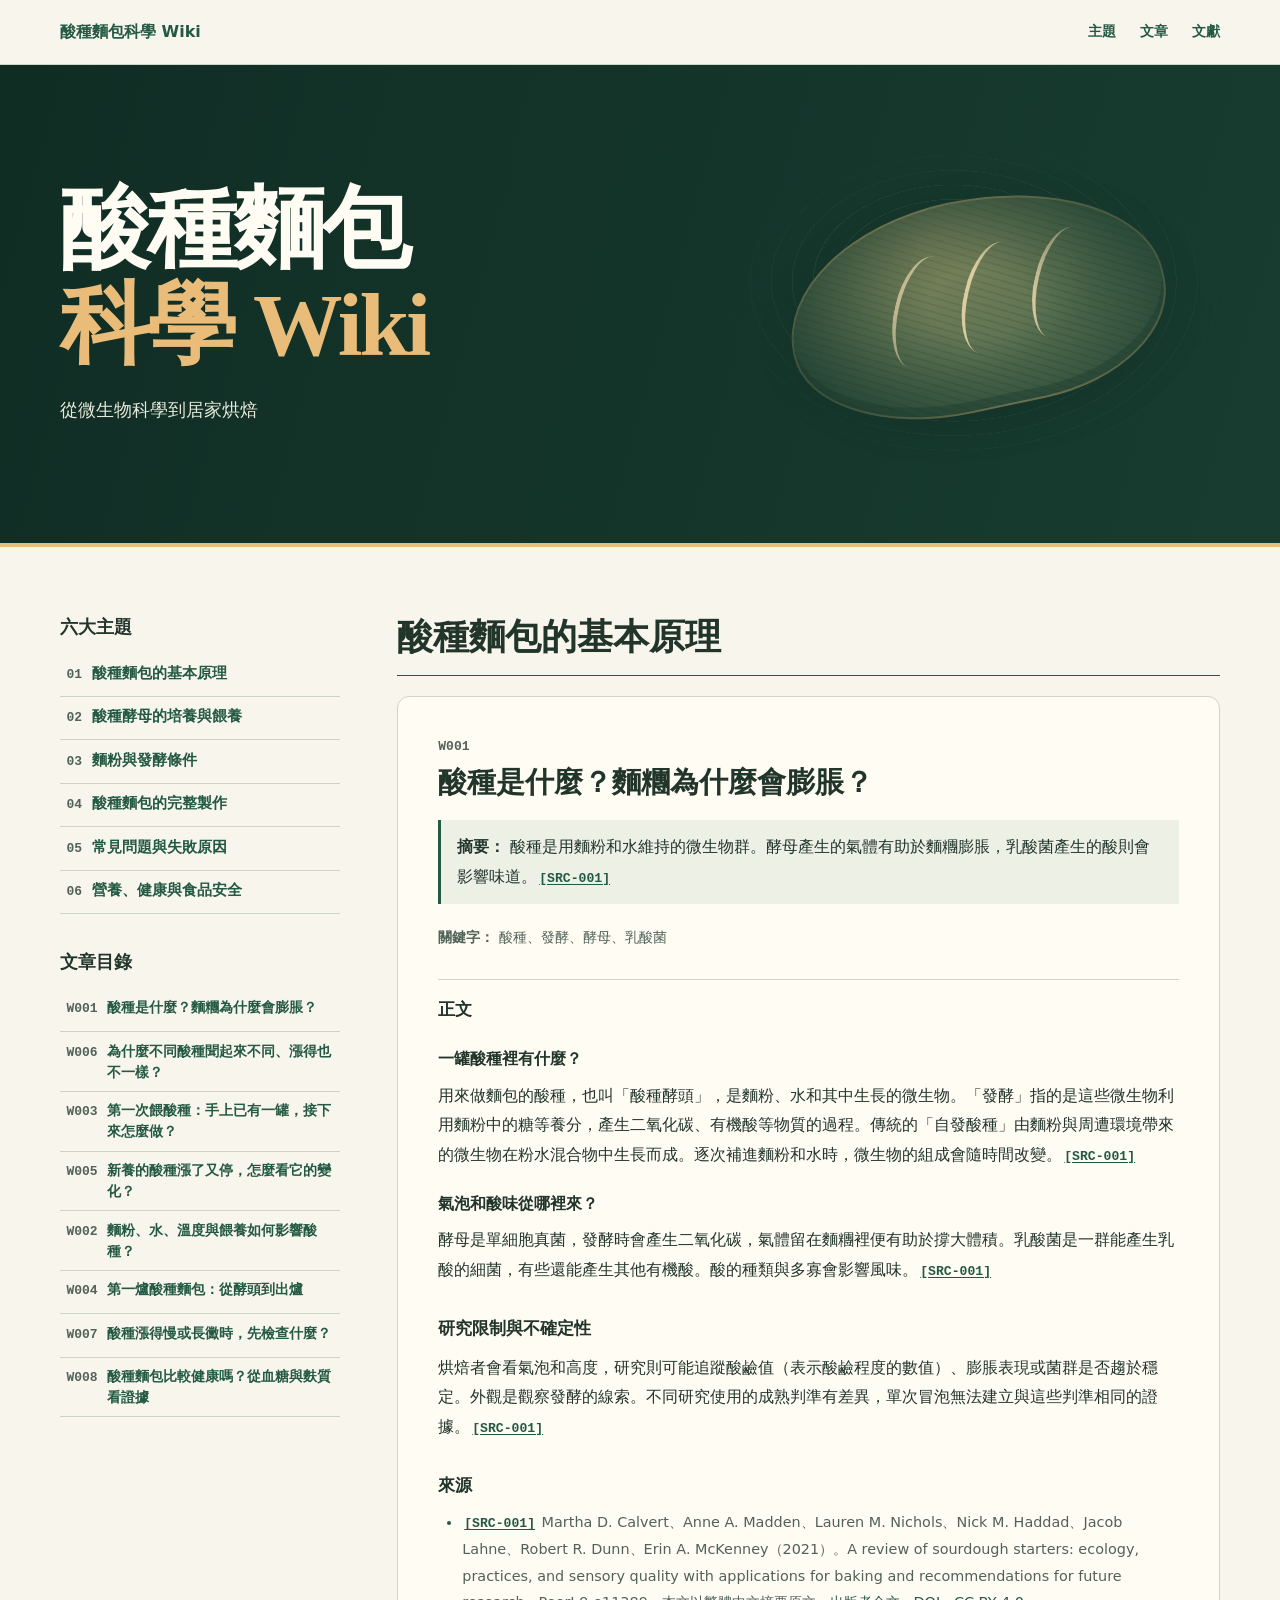
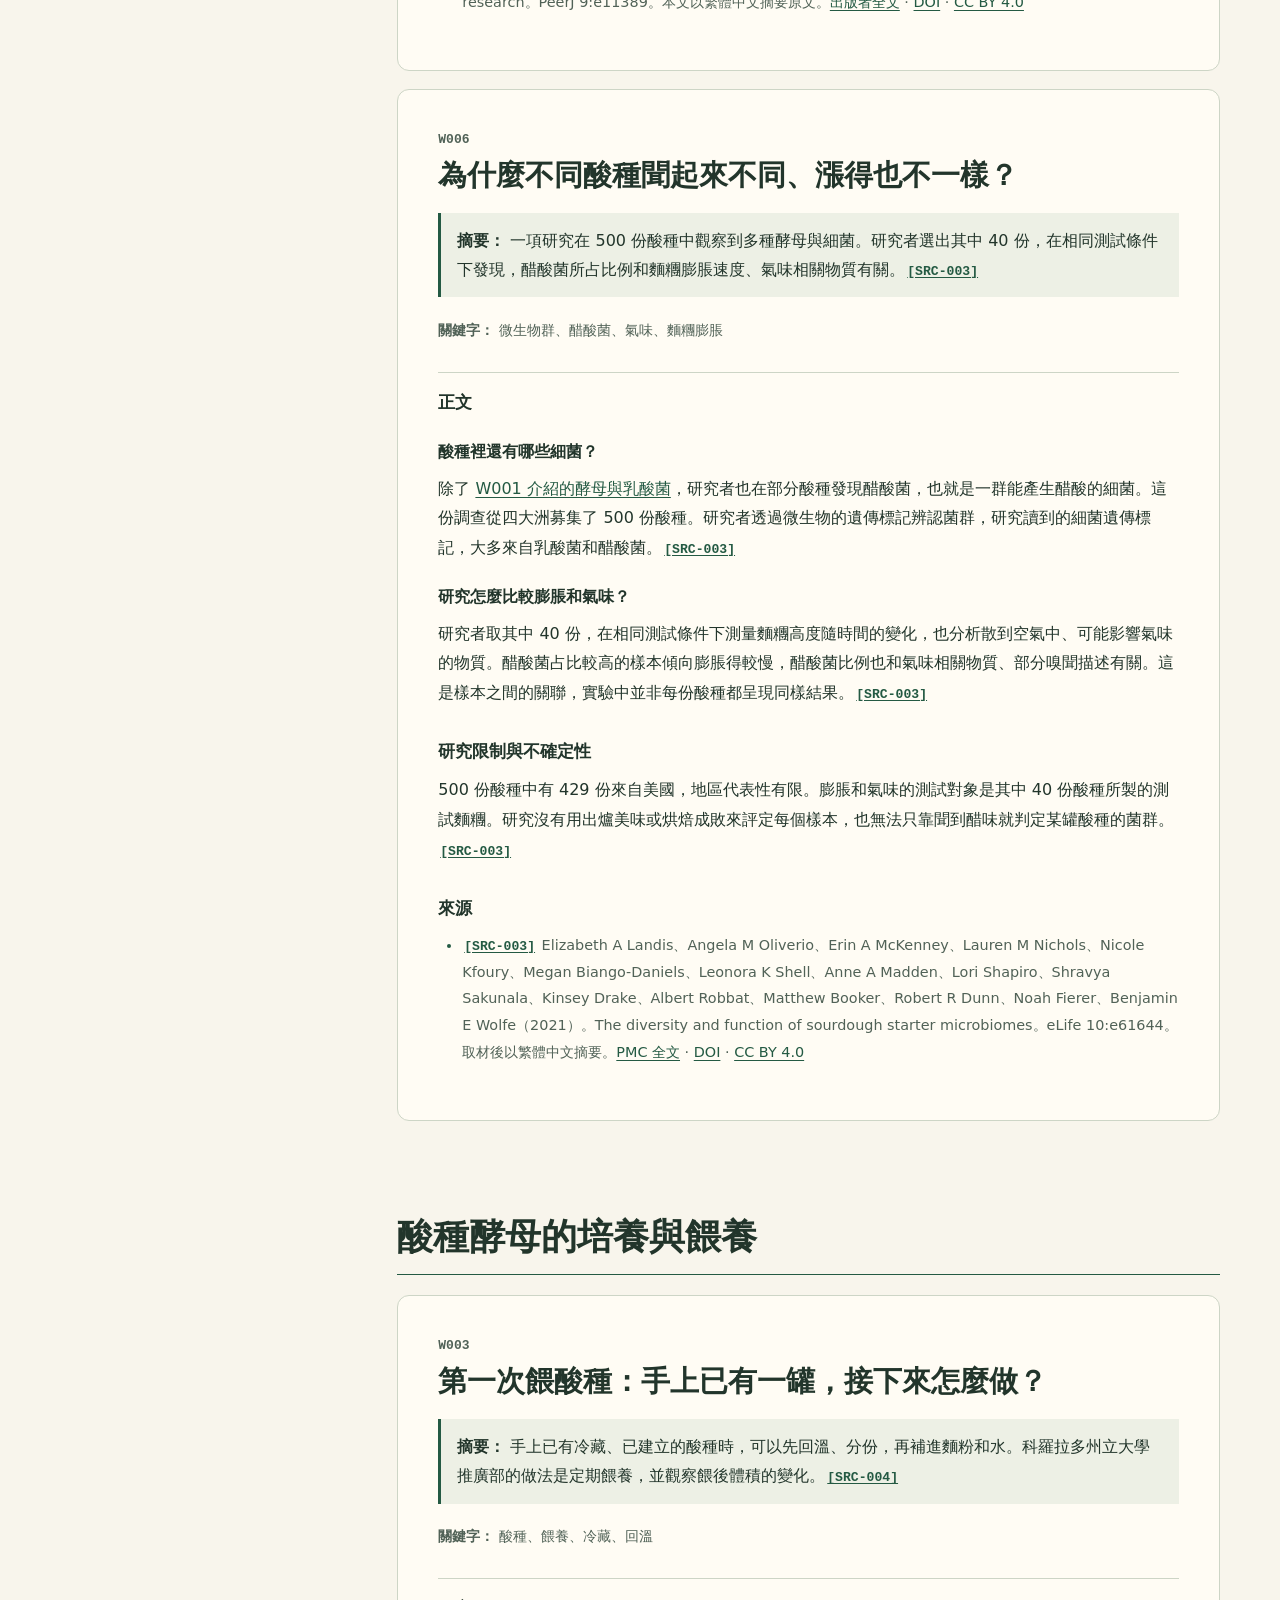
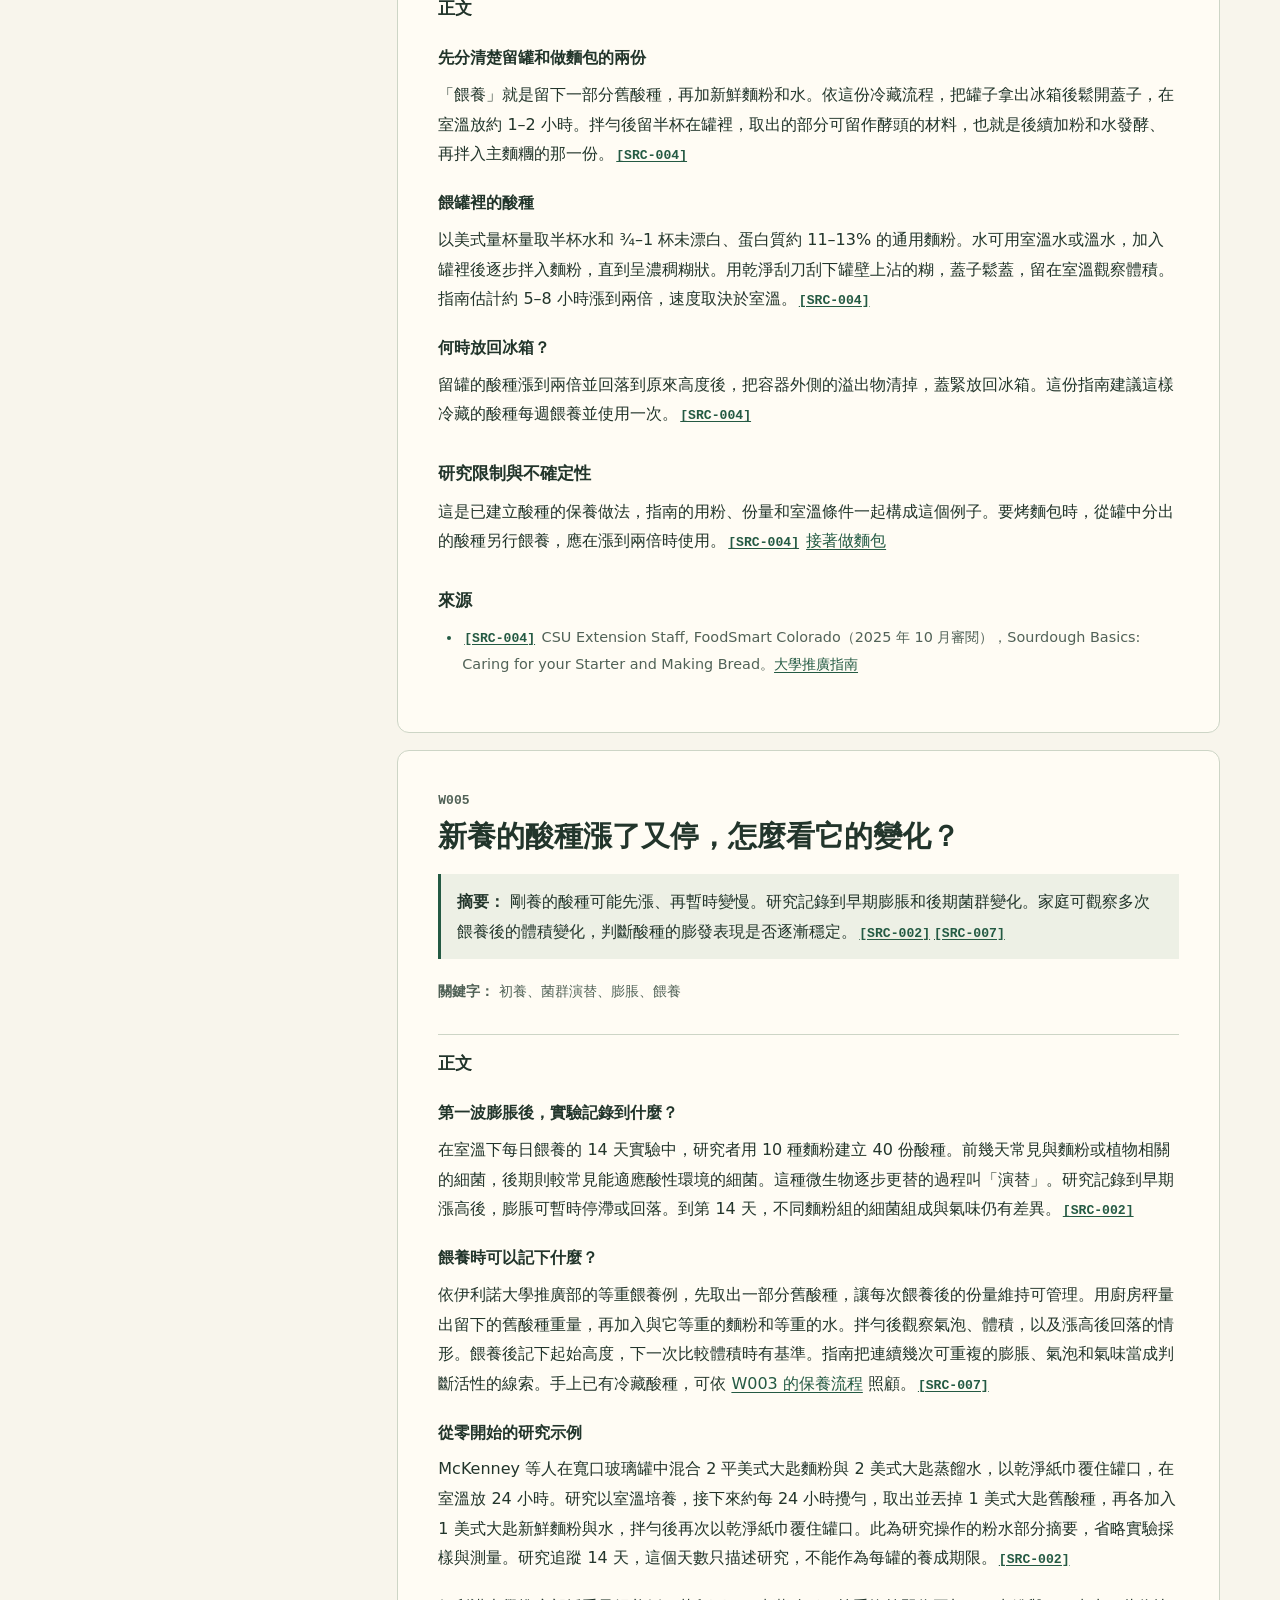
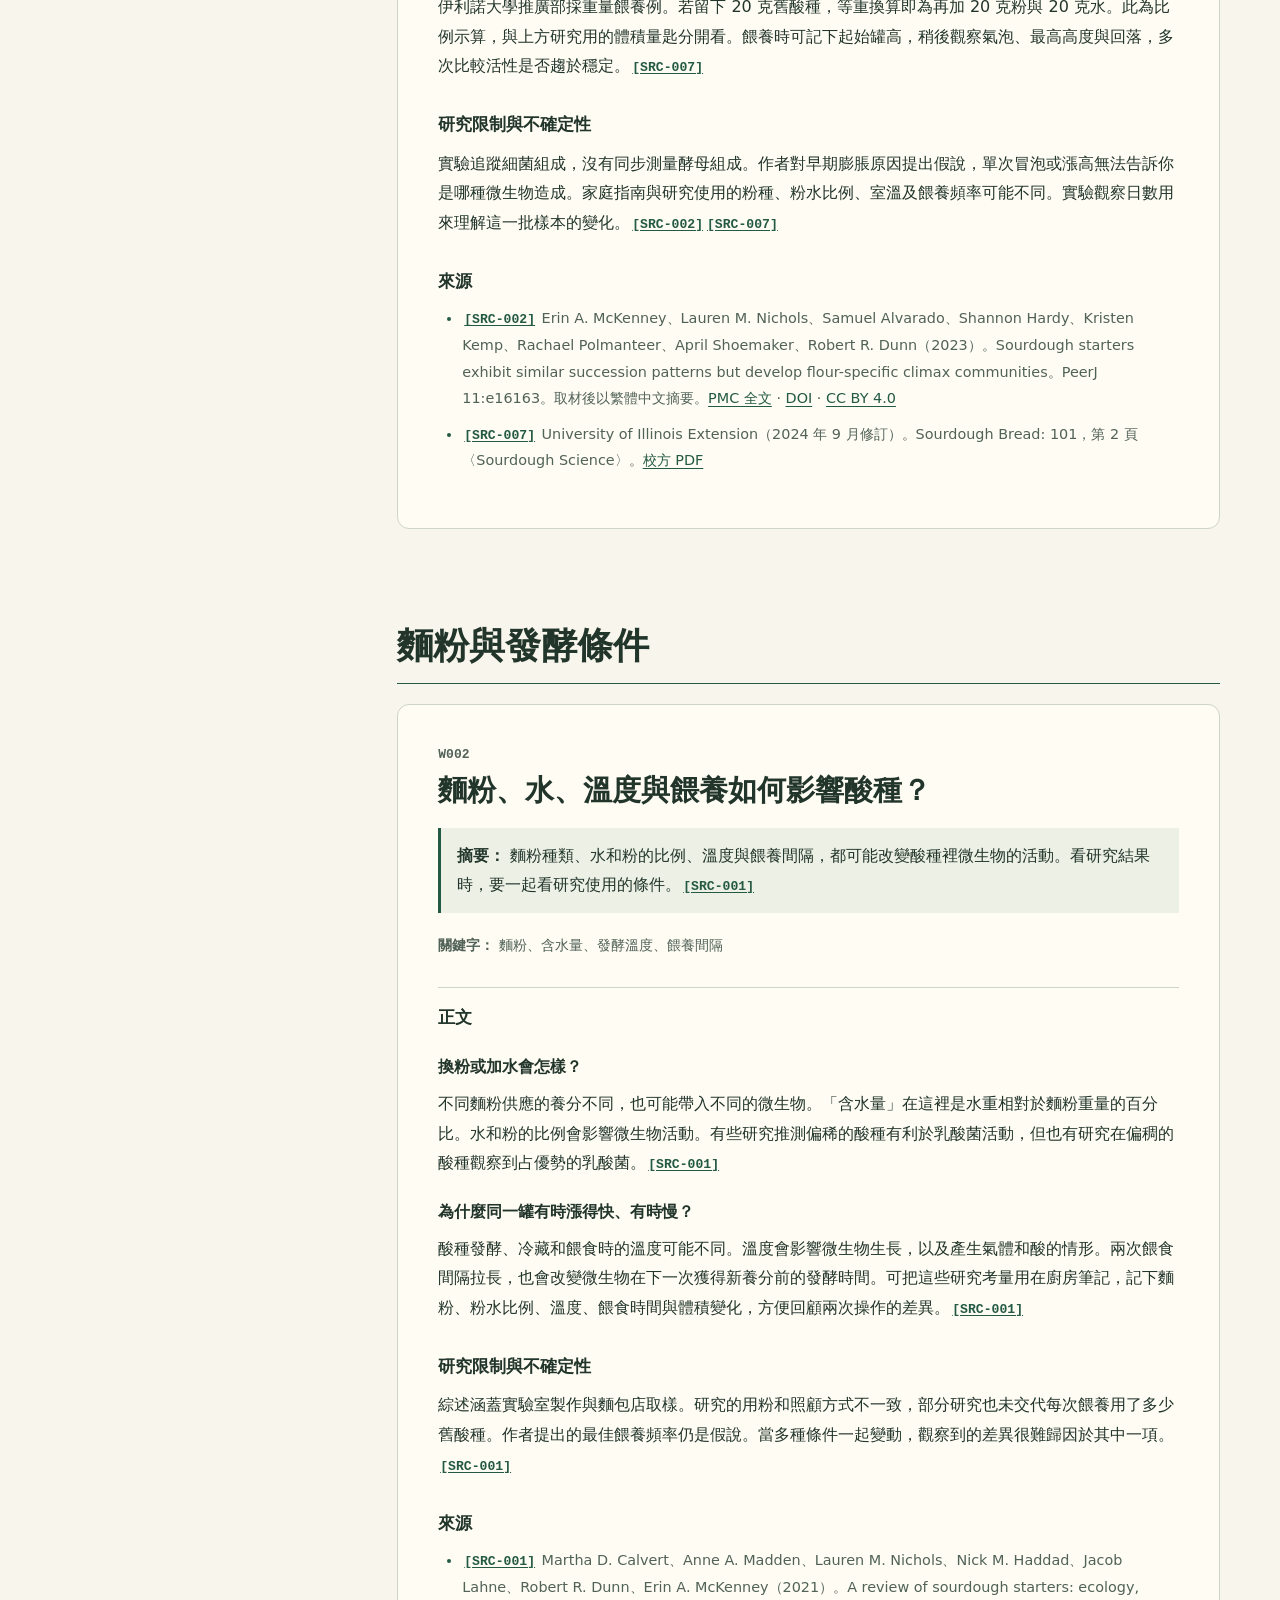
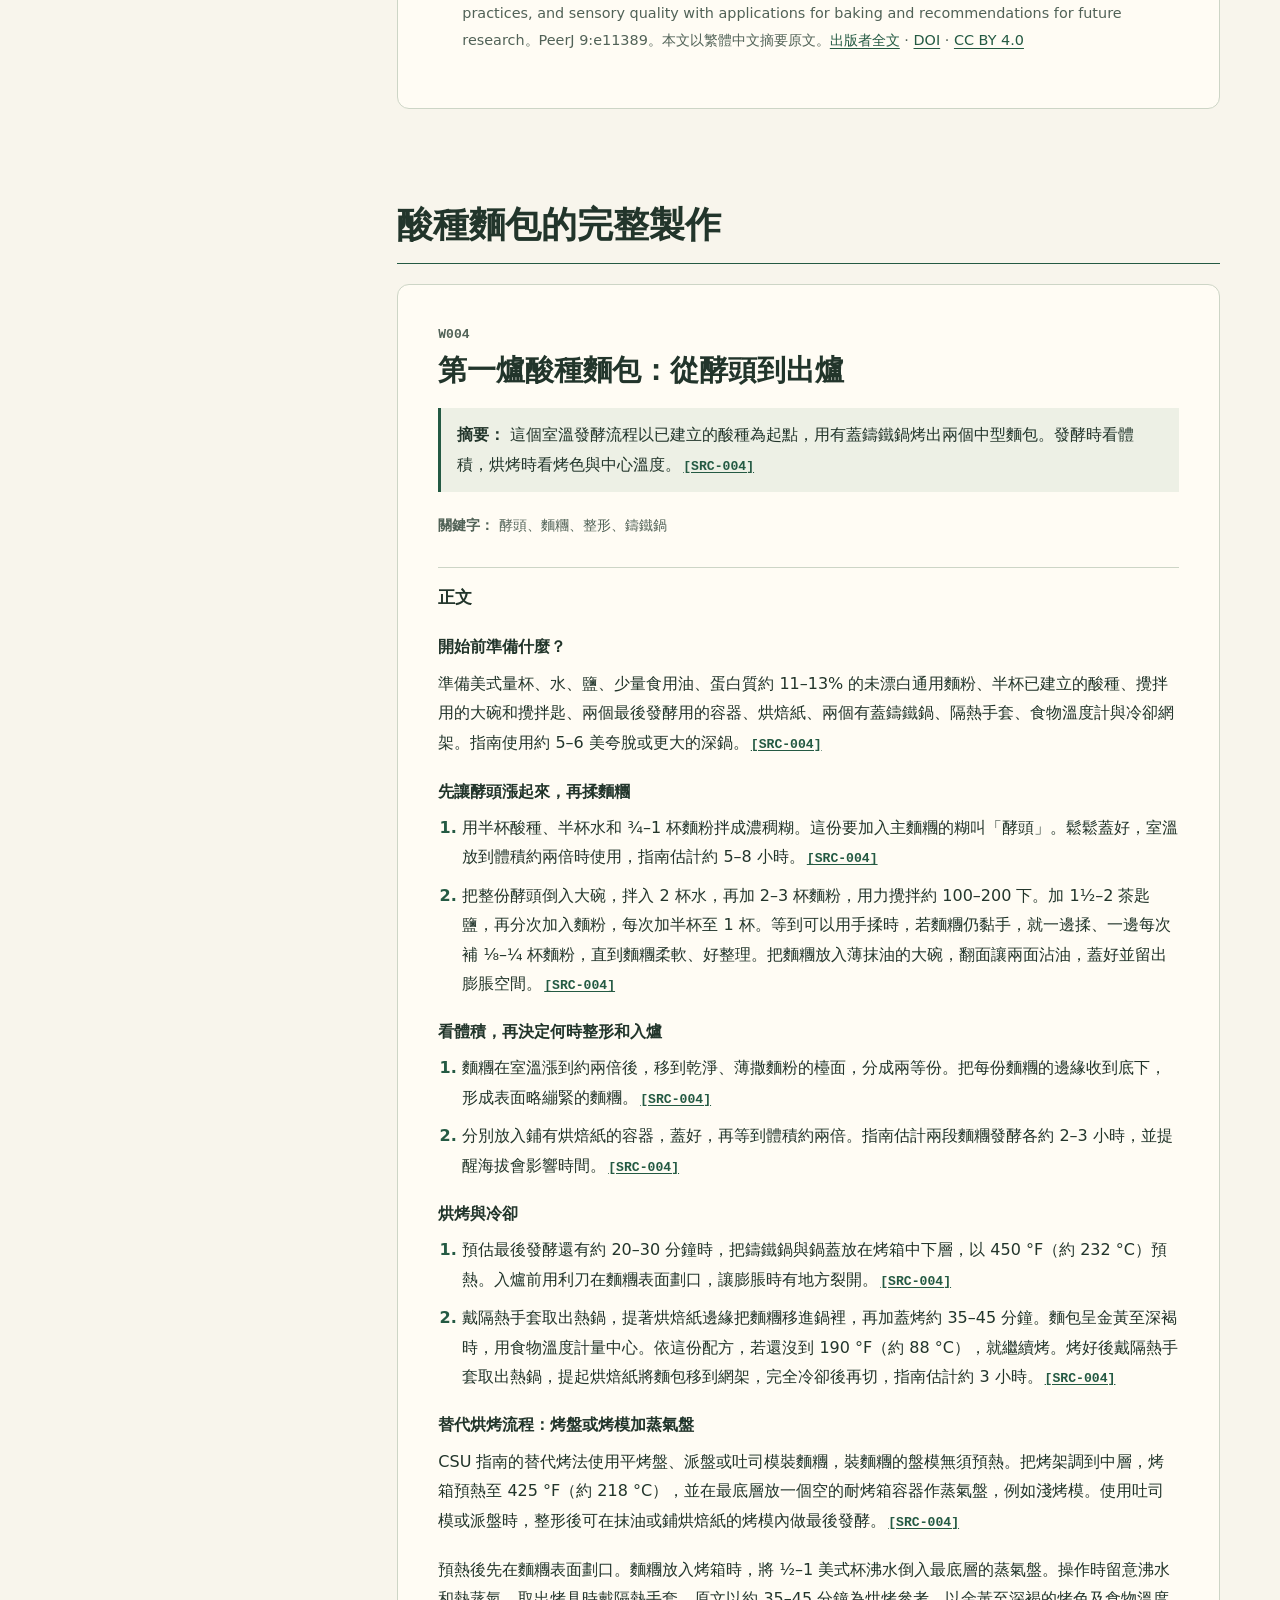
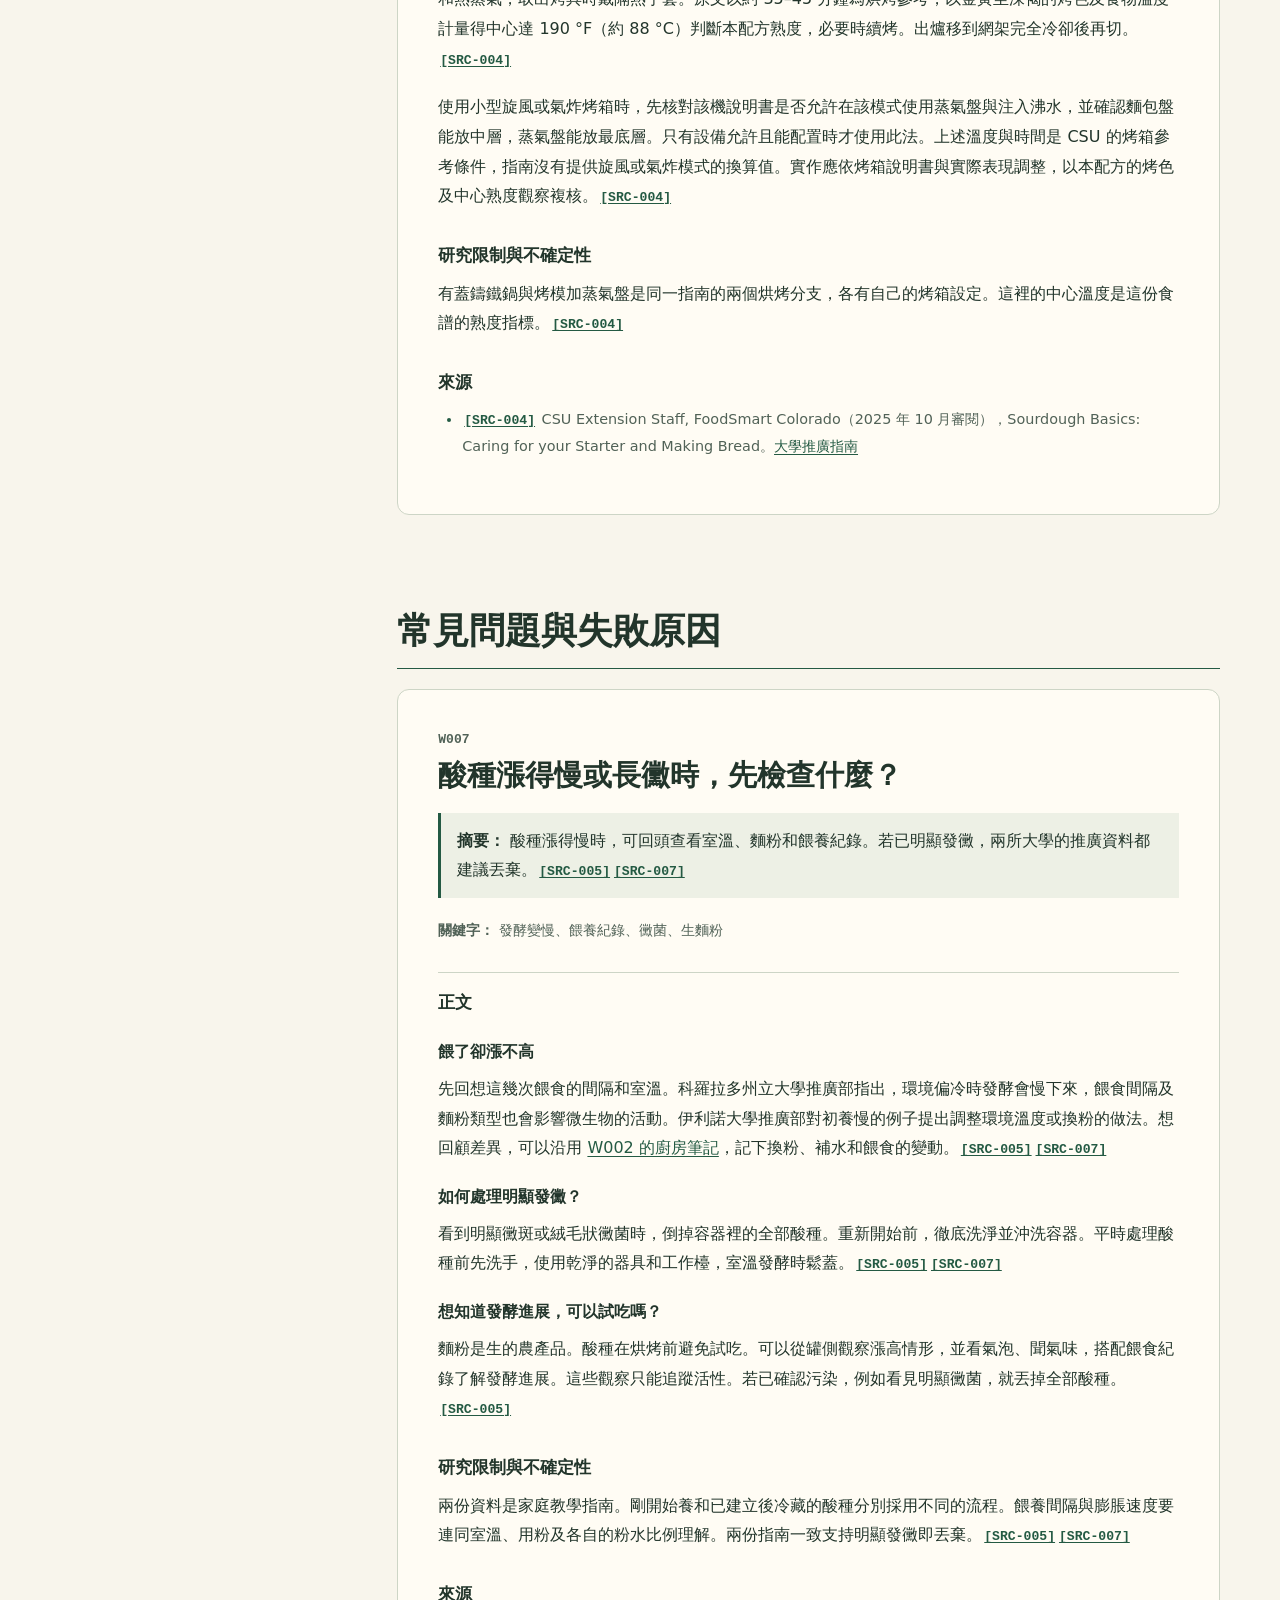
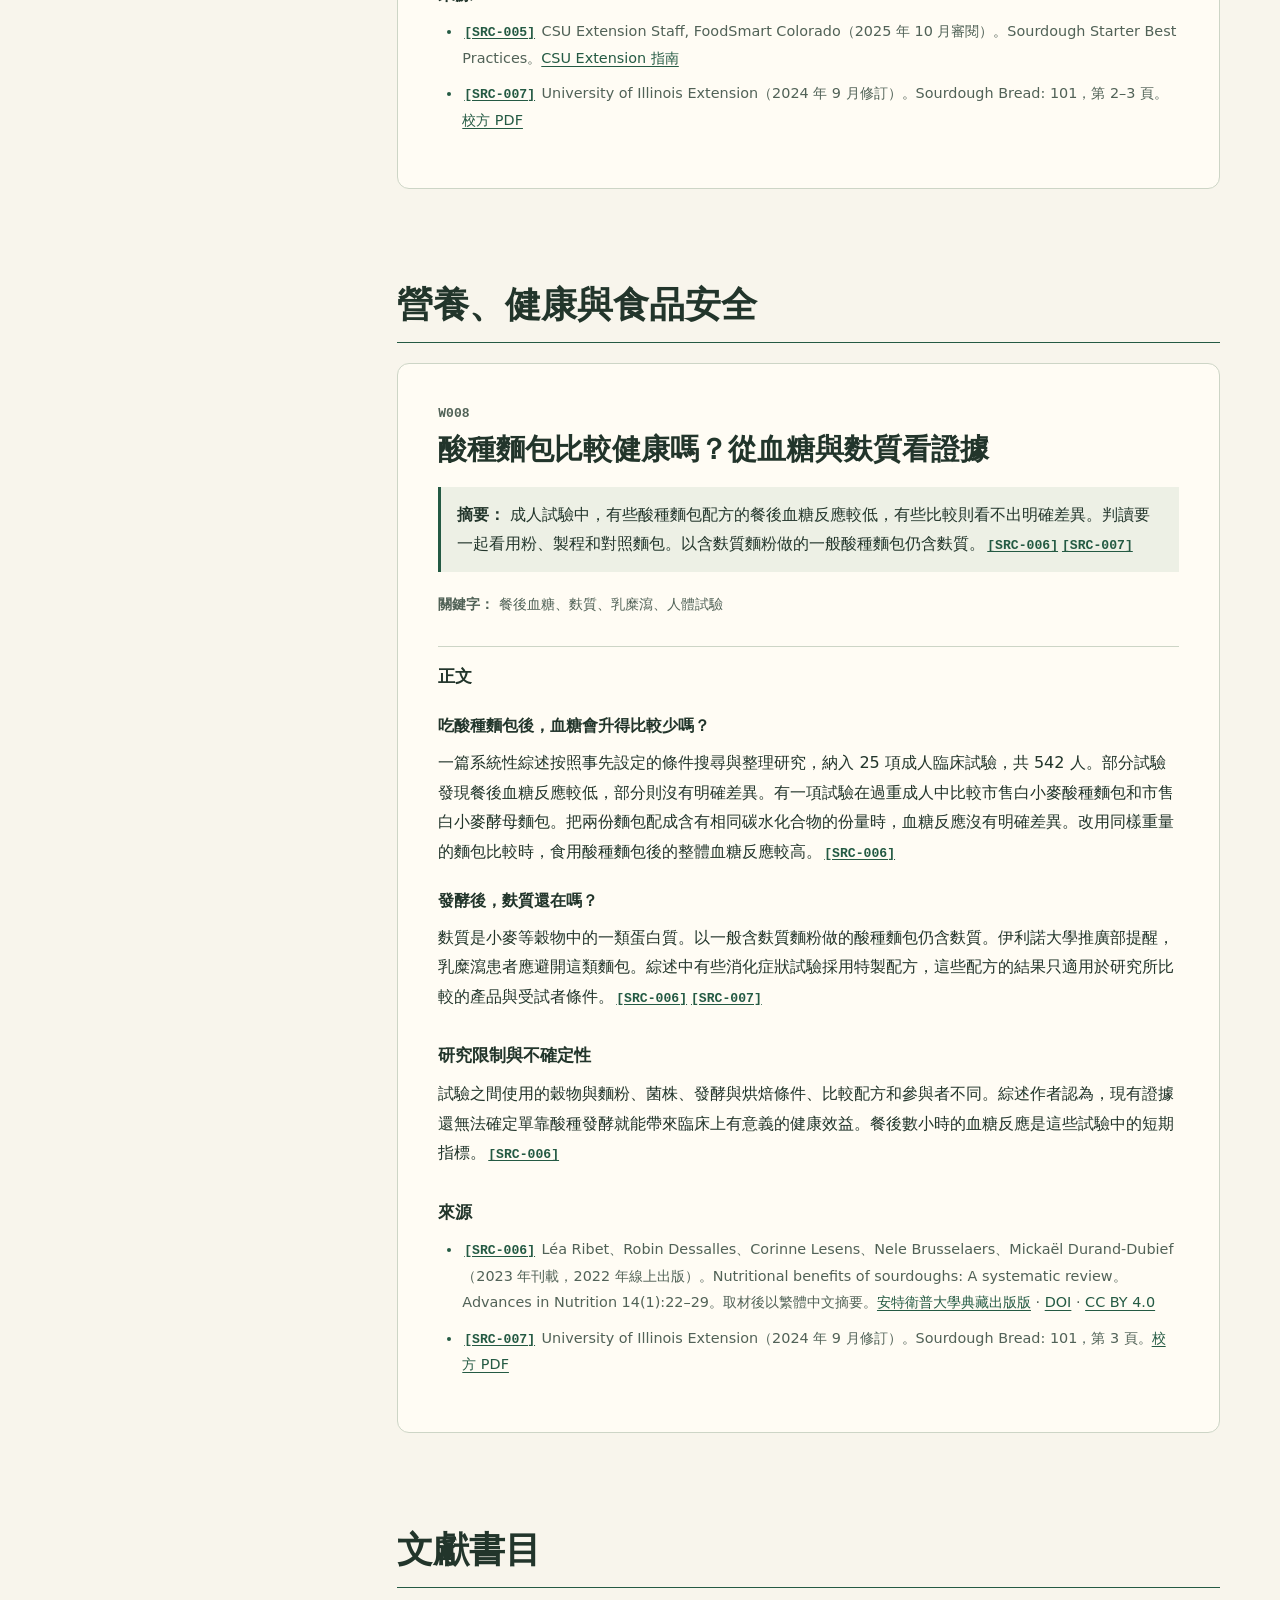
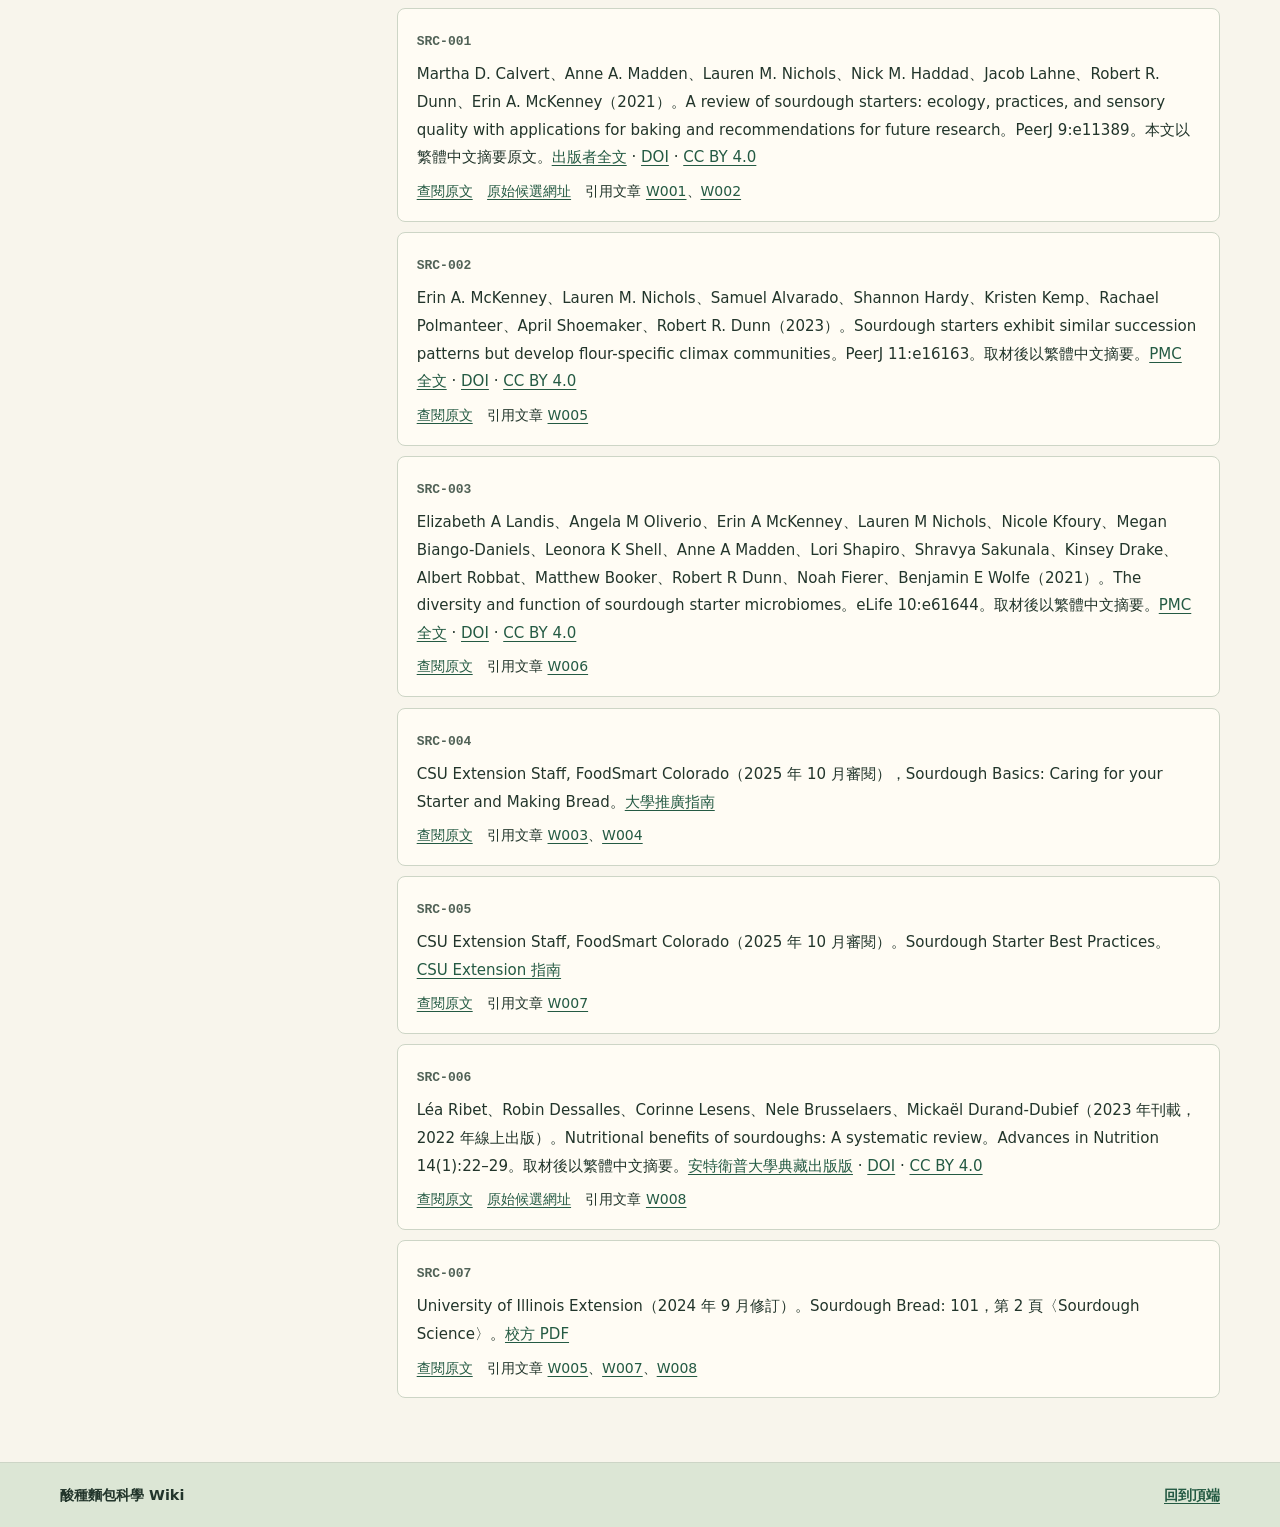
==== commit b486cb6d: "Add files via upload 更新簡報內容" ====
--- a/docs/index.html
+++ b/docs/index.html
@@ -114,6 +114,9 @@
 <p>在室溫下每日餵養的 14 天實驗中，研究者用 10 種麵粉建立 40 份酸種。前幾天常見與麵粉或植物相關的細菌，後期則較常見能適應酸性環境的細菌。這種微生物逐步更替的過程叫「演替」。研究記錄到早期漲高後，膨脹可暫時停滯或回落。到第 14 天，不同麵粉組的細菌組成與氣味仍有差異。<a class="citation" href="#ref-SRC-002">[SRC-002]</a></p>
 <h5>餵養時可以記下什麼？</h5>
 <p>依伊利諾大學推廣部的等重餵養例，先取出一部分舊酸種，讓每次餵養後的份量維持可管理。用廚房秤量出留下的舊酸種重量，再加入與它等重的麵粉和等重的水。拌勻後觀察氣泡、體積，以及漲高後回落的情形。餵養後記下起始高度，下一次比較體積時有基準。指南把連續幾次可重複的膨脹、氣泡和氣味當成判斷活性的線索。手上已有冷藏酸種，可依 <a href="#W003">W003 的保養流程</a> 照顧。<a class="citation" href="#ref-SRC-007">[SRC-007]</a></p>
+<h5>從零開始的研究示例</h5>
+<p>McKenney 等人在寬口玻璃罐中混合 2 平美式大匙麵粉與 2 美式大匙蒸餾水，以乾淨紙巾覆住罐口，在室溫放 24 小時。研究以室溫培養，接下來約每 24 小時攪勻，取出並丟掉 1 美式大匙舊酸種，再各加入 1 美式大匙新鮮麵粉與水，拌勻後再次以乾淨紙巾覆住罐口。此為研究操作的粉水部分摘要，省略實驗採樣與測量。研究追蹤 14 天，這個天數只描述研究，不能作為每罐的養成期限。<a class="citation" href="#ref-SRC-002">[SRC-002]</a></p>
+<p>伊利諾大學推廣部採重量餵養例。若留下 20 克舊酸種，等重換算即為再加 20 克粉與 20 克水。此為比例示算，與上方研究用的體積量匙分開看。餵養時可記下起始罐高，稍後觀察氣泡、最高高度與回落，多次比較活性是否趨於穩定。<a class="citation" href="#ref-SRC-007">[SRC-007]</a></p>
 <h4>研究限制與不確定性</h4>
 <p>實驗追蹤細菌組成，沒有同步測量酵母組成。作者對早期膨脹原因提出假說，單次冒泡或漲高無法告訴你是哪種微生物造成。家庭指南與研究使用的粉種、粉水比例、室溫及餵養頻率可能不同。實驗觀察日數用來理解這一批樣本的變化。<a class="citation" href="#ref-SRC-002">[SRC-002]</a><a class="citation" href="#ref-SRC-007">[SRC-007]</a></p>
 <h4>來源</h4>
@@ -168,8 +171,12 @@
 <li>預估最後發酵還有約 20–30 分鐘時，把鑄鐵鍋與鍋蓋放在烤箱中下層，以 450 °F（約 232 °C）預熱。入爐前用利刀在麵糰表面劃口，讓膨脹時有地方裂開。<a class="citation" href="#ref-SRC-004">[SRC-004]</a></li>
 <li>戴隔熱手套取出熱鍋，提著烘焙紙邊緣把麵糰移進鍋裡，再加蓋烤約 35–45 分鐘。麵包呈金黃至深褐時，用食物溫度計量中心。依這份配方，若還沒到 190 °F（約 88 °C），就繼續烤。烤好後戴隔熱手套取出熱鍋，提起烘焙紙將麵包移到網架，完全冷卻後再切，指南估計約 3 小時。<a class="citation" href="#ref-SRC-004">[SRC-004]</a></li>
 </ol>
-<h4>研究限制與不確定性</h4>
-<p>這些時間與烤溫對應指南的室溫發酵與有蓋鑄鐵鍋版本。指南另有用其他烤模的流程，採用不同的烤箱設定。這裡的中心溫度是這份食譜的熟度指標。<a class="citation" href="#ref-SRC-004">[SRC-004]</a></p>
+<h5>替代烘烤流程：烤盤或烤模加蒸氣盤</h5>
+<p>CSU 指南的替代烤法使用平烤盤、派盤或吐司模裝麵糰，裝麵糰的盤模無須預熱。把烤架調到中層，烤箱預熱至 425 °F（約 218 °C），並在最底層放一個空的耐烤箱容器作蒸氣盤，例如淺烤模。使用吐司模或派盤時，整形後可在抹油或鋪烘焙紙的烤模內做最後發酵。<a class="citation" href="#ref-SRC-004">[SRC-004]</a></p>
+<p>預熱後先在麵糰表面劃口。麵糰放入烤箱時，將 ½–1 美式杯沸水倒入最底層的蒸氣盤。操作時留意沸水和熱蒸氣，取出烤具時戴隔熱手套。原文以約 35–45 分鐘為烘烤參考，以金黃至深褐的烤色及食物溫度計量得中心達 190 °F（約 88 °C）判斷本配方熟度，必要時續烤。出爐移到網架完全冷卻後再切。<a class="citation" href="#ref-SRC-004">[SRC-004]</a></p>
+<p>使用小型旋風或氣炸烤箱時，先核對該機說明書是否允許在該模式使用蒸氣盤與注入沸水，並確認麵包盤能放中層，蒸氣盤能放最底層。只有設備允許且能配置時才使用此法。上述溫度與時間是 CSU 的烤箱參考條件，指南沒有提供旋風或氣炸模式的換算值。實作應依烤箱說明書與實際表現調整，以本配方的烤色及中心熟度觀察複核。<a class="citation" href="#ref-SRC-004">[SRC-004]</a></p>
+<h4>研究限制與不確定性</h4>
+<p>有蓋鑄鐵鍋與烤模加蒸氣盤是同一指南的兩個烘烤分支，各有自己的烤箱設定。這裡的中心溫度是這份食譜的熟度指標。<a class="citation" href="#ref-SRC-004">[SRC-004]</a></p>
 <h4>來源</h4>
 <ul>
 <li><a class="citation" href="#ref-SRC-004">[SRC-004]</a> CSU Extension Staff, FoodSmart Colorado（2025 年 10 月審閱），Sourdough Basics: Caring for your Starter and Making Bread。<a href="https://extension.colostate.edu/resource/sourdough-basics-caring-for-your-starter-and-making-bread/">大學推廣指南</a></li>
